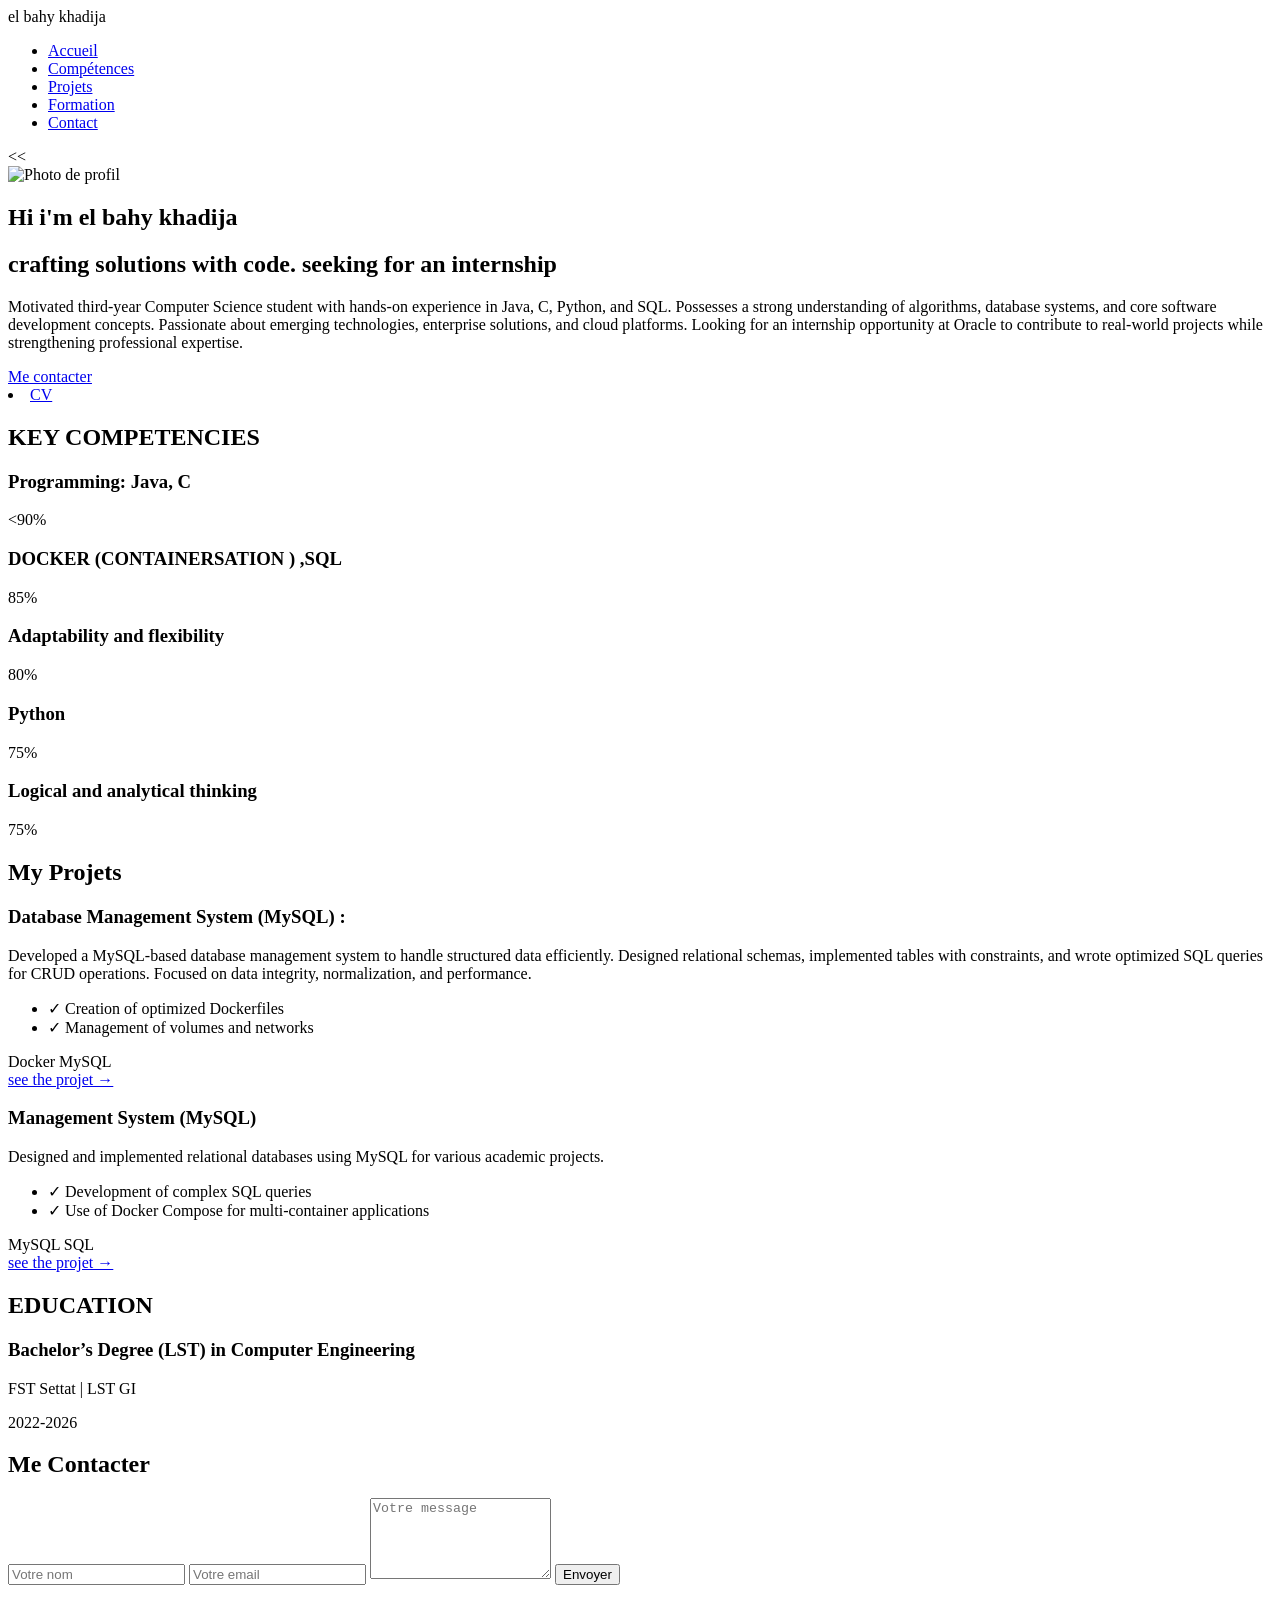
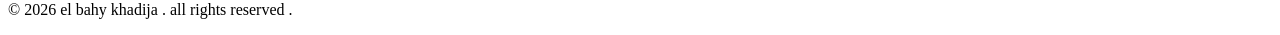
==== index.html @ 88c91d56 "upload portfolio Initial portfolio upload" ====
<!DOCTYPE html>
<html lang="en">
<head>
    <meta charset="UTF-8">
    <meta name="viewport" content="width=device-width, initial-scale=1.0">
    <link rel="stylesheet" href="css/style.css">
    <title>Document</title>
</head>
<body>
    <header>
        <nav>
               <div class="logo">el bahy khadija </div>
            <ul class = "nav-links""">
               <li><a href="index.html">Accueil</a></li>
                <li><a href="#competences">Compétences</a></li>
                <li><a href="projects.html">Projets</a></li>
                <li><a href="#formation">Formation</a></li>
                <li><a href="contact.html">Contact</a></li>
            </ul>
            <<</div>
            </nav>
    </header>



    <section id="presentation" class="presentation-section">
        <div class="hero-content">
                <img src="image/PIC.png" alt="Photo de profil" class="profile-img">
                <div class="hero-text">
                    <h1>Hi i'm  <span>el bahy khadija </span></h1>
                    <h2> crafting solutions with code. seeking for an internship </h2>
                    <p>Motivated third-year Computer Science student with hands-on experience in Java, C, Python, and SQL. Possesses a strong understanding of algorithms, database systems, and core software development concepts. Passionate about emerging technologies, enterprise solutions, and cloud platforms. Looking for an internship opportunity at Oracle to contribute to real-world projects while strengthening professional expertise.</p>
                    <a href="contact.html" class="btn">Me contacter</a>
                    <li><a href="assets/cv.pdf"" target="_blank">CV</a></li>

                </div>
            </div>
        </section>
  <!-- SECTION COMPÉTENCES -->
    <section id="competences">
        <h2>KEY COMPETENCIES</h2>
         <div class="competences-container">
            <div class="competence-item">
                <h3> Programming: Java, C </h3>
                <div class="progress-bar">
                    <div class="progress" style="width: 90%"></div>
                </div>
                <<a class="pourcentage">90%</a>
            </div>
            <div class="competence-item">
                <h3> <h3>DOCKER (CONTAINERSATION ) ,SQL </h3>

                <div class="progress-bar">
                    <div class="progress" style="width: 85%"></div>
                </div>
                <a class="pourcentage">85%</a>
            </div>
            <div class="competence-item">
                <h3>Adaptability and flexibility</h3>
                <div class="progress-bar">
                    <div class="progress" style="width: 80%"></div>
                </div>
                <span class="pourcentage">80%</span>
            </div>
            <div class="competence-item">
                <h3>Python </h3>
                <div class="progress-bar">
                    <div class="progress" style="width: 75%"></div>
                </div>
                <span class="pourcentage">75%</span>
            </div>

              <div class="competence-item">
                <h3>Logical and analytical thinking </h3>
                <div class="progress-bar">
                    <div class="progress" style="width: 75%"></div>
                </div>
                <span class="pourcentage">75%</span>
            </div>
        </div>
    </section>
       
<!-- SECTION PROJETS -->
<section id="projets">
    <h2 class="section-title">My Projets</h2>
    
    <div class="projects-container">
        <article class="card">
            <div class="card-image"></div> <div class="card-content">
                <h3>Database Management System (MySQL) :</h3>
                <p class="projet-description">
                Developed a MySQL-based database management system to handle structured data efficiently. Designed relational schemas, implemented tables with constraints, and wrote optimized SQL queries for CRUD operations. Focused on data integrity, normalization, and performance.
                </p>
                <ul class="projet-details">
                    <li>✓ Creation of optimized Dockerfiles  </li>

                    <li> ✓ Management of volumes and networks</li> 
                </ul>
                <div class="projet-tags">
                    <span>Docker</span>
                    <span>MySQL</span>
                </div>
                <a href="#" class="btn-projet">see the projet →</a>
            </div>
        </article>

        <article class="card">
            <div class="card-image"></div>
            <div class="card-content">
                <h3>Management System (MySQL)</h3>
                <p class="projet-description">
                  Designed and implemented relational databases using MySQL for various academic projects.
                </p>
                <ul class="projet-details">
                    <li>✓ Development of complex SQL queries</li>
                    <li>✓ Use of Docker Compose for multi-container applications</li>
                </ul>
                <div class="projet-tags">
                    <span>MySQL</span>
                    <span>SQL</span>
                </div>
                <a href="#" class="btn-projet">see the projet →</a>
            </div>
        </article>
    </div>
</section>

    <section id="formation">
           <h2>EDUCATION</h2>
        <div class="formation-list">
            <article class="formation-item">
                <h3>Bachelor’s Degree (LST) in Computer Engineering</h3>
                <p class="ecole">FST Settat | LST GI</p>
                <p class="annee">2022-2026</p>
            </article>
        </div>
         
    <link rel="about" href="about.html">
    </section>

    <section id="contact">
              <h2>Me Contacter</h2>
        <form class="contact-form">
            <input type="text" placeholder="Votre nom" required>
            <input type="email" placeholder="Votre email" required>
            <textarea placeholder="Votre message" rows="5" required></textarea>
            <button type="submit" class="btn-send">Envoyer</button>
        </form>
         
    <link rel="about" href="about.html">
    </section>

    <footer>   <p>&copy; 2026 el bahy khadija . all rights reserved .</p>
    </footer>
</body>
</html>
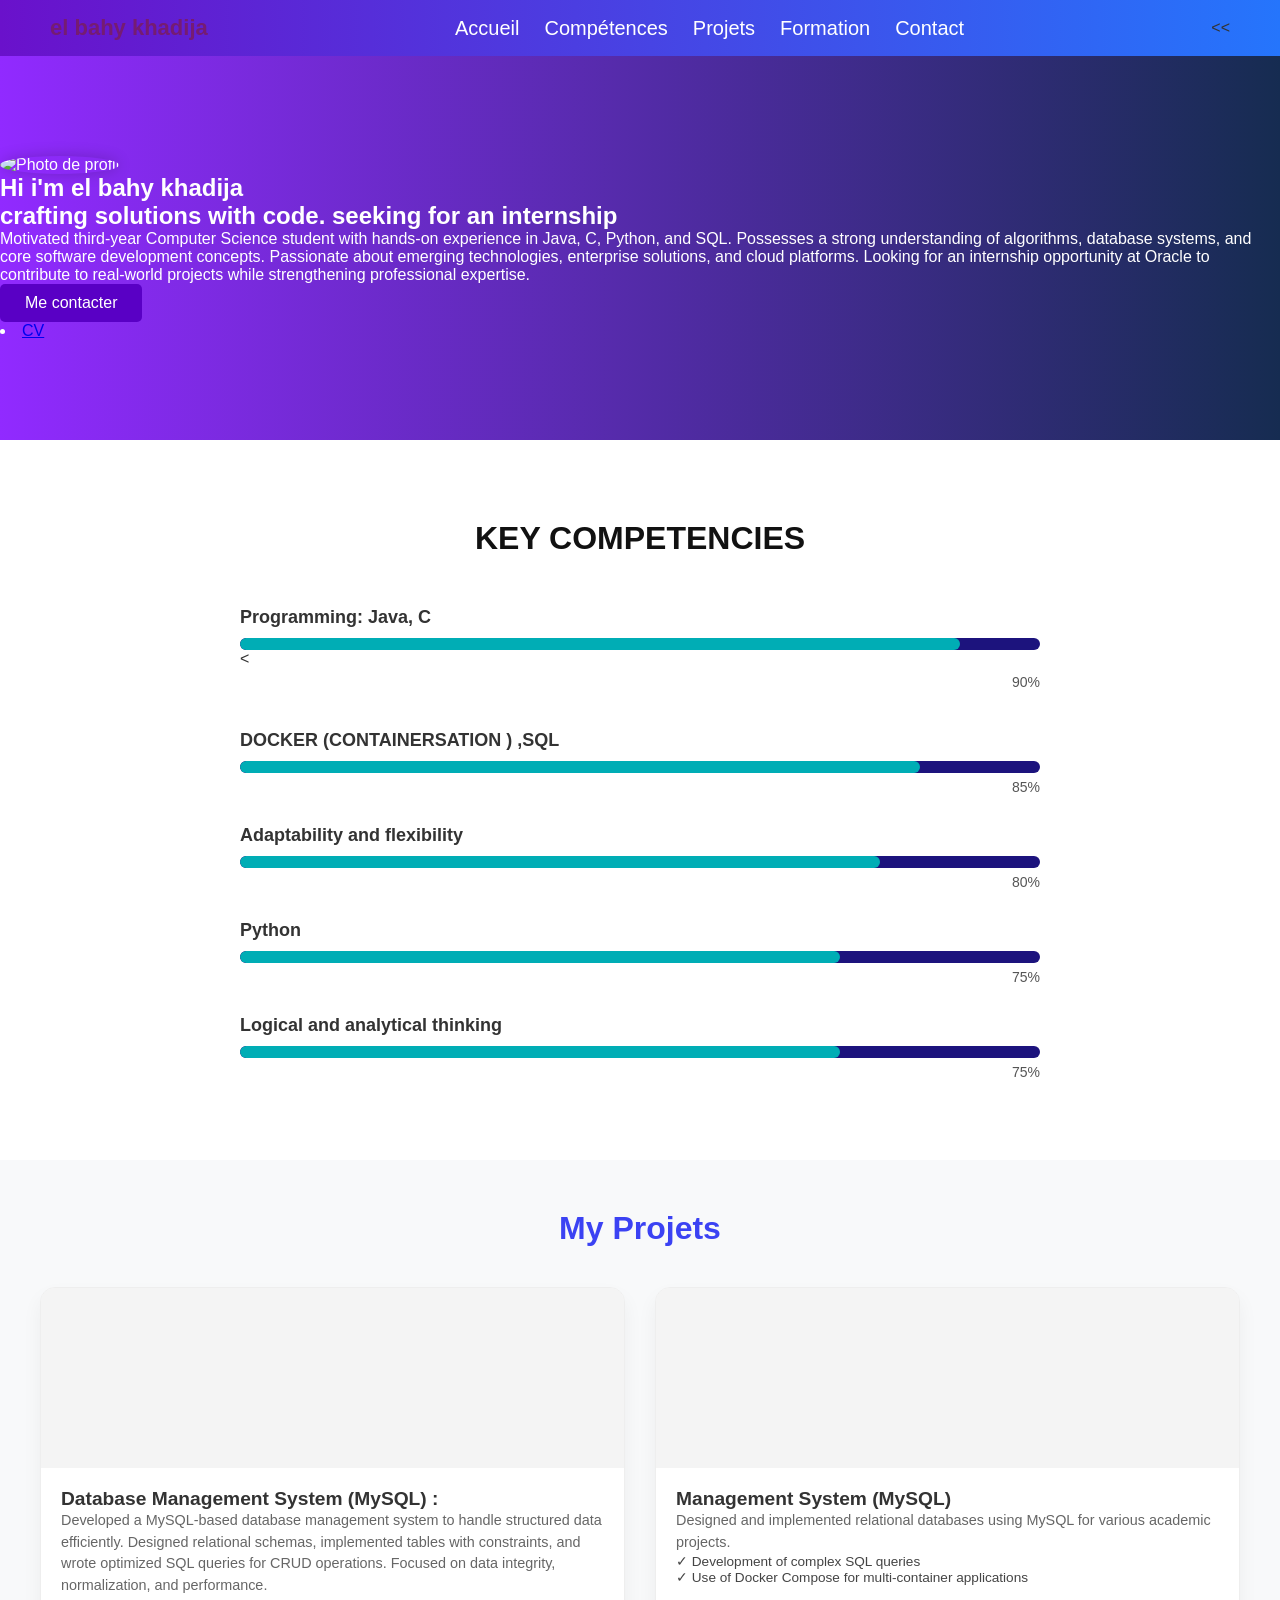
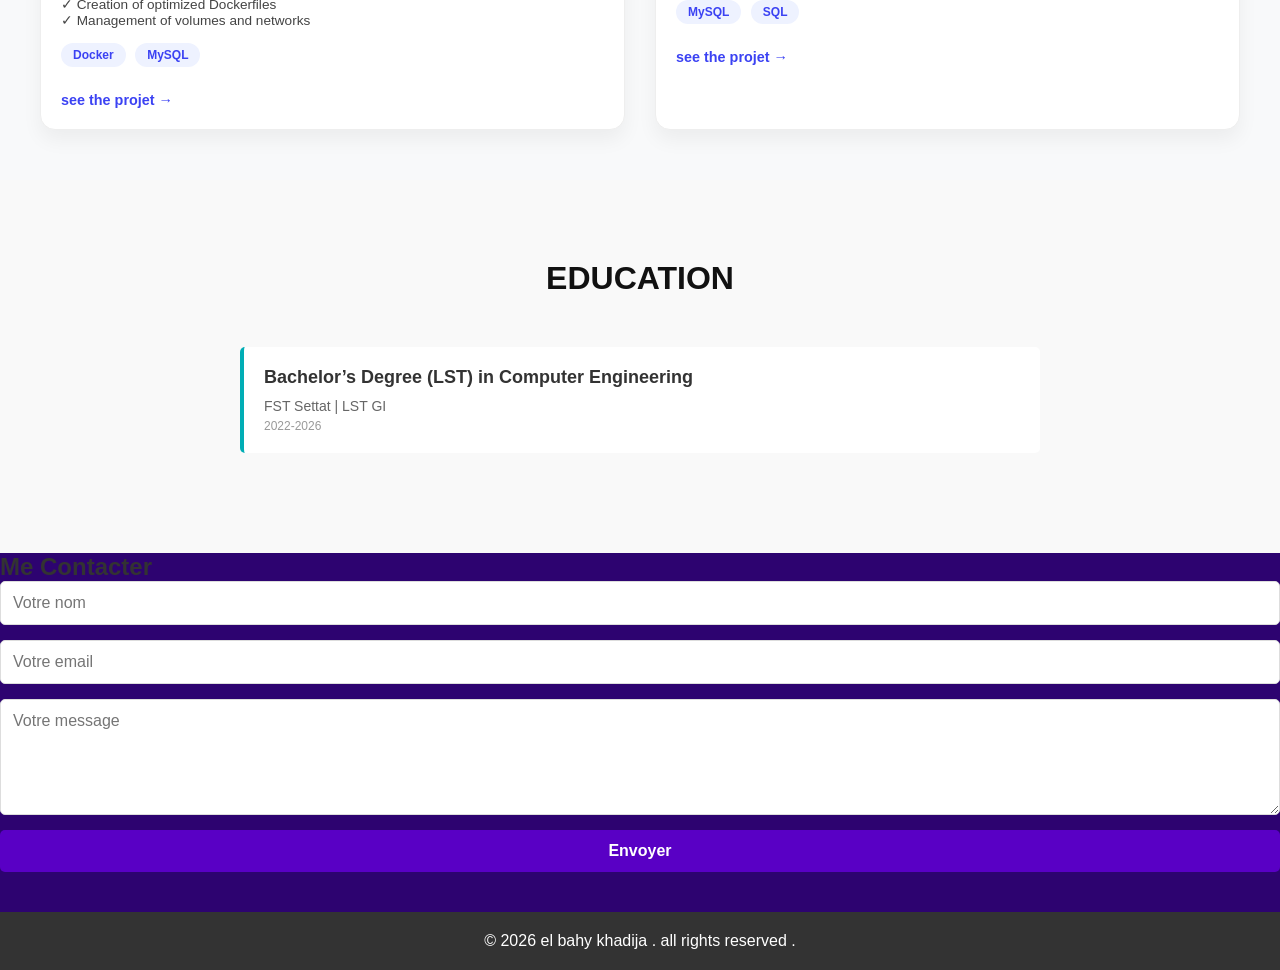
==== commit abb0ae62: "Update image source path in index.html" ====
--- a/index.html
+++ b/index.html
@@ -25,7 +25,7 @@
 
     <section id="presentation" class="presentation-section">
         <div class="hero-content">
-                <img src="image/PIC.png" alt="Photo de profil" class="profile-img">
+                <img src="assets/image/PIC.png" alt="Photo de profil" class="profile-img">
                 <div class="hero-text">
                     <h1>Hi i'm  <span>el bahy khadija </span></h1>
                     <h2> crafting solutions with code. seeking for an internship </h2>
@@ -153,4 +153,4 @@
     <footer>   <p>&copy; 2026 el bahy khadija . all rights reserved .</p>
     </footer>
 </body>
-</html>+</html>
--- a/css/style.css
+++ b/css/style.css
@@ -0,0 +1,363 @@
+* {
+  margin: 0;
+  padding: 0;
+  box-sizing: border-box;
+  font-family: Arial, sans-serif;
+  
+}
+
+/* BODY */
+body {
+  background-color: #2d0370;
+  color: #333;
+}
+
+/* HEADER + NAVBAR */
+header {
+    background: linear-gradient(to right, #6a11cb, #2575fc);
+  padding: 15px 50px;
+}
+
+ nav {
+  display: flex;
+  justify-content: space-between;
+  align-items: center;
+
+  
+}
+
+/* LOGO */
+.logo {
+  color: rgb(117, 28, 114);
+  font-size: 22px;
+  font-weight: bold;
+}
+
+/* NAV LINKS */
+.nav-links {
+  list-style: none;
+  display: flex;
+  gap: 25px;
+}
+
+.nav-links a {
+  text-decoration: none;
+  color: white;
+  font-size: 20px;
+  transition: 0.3s;
+}
+
+.nav-links a:hover {
+  color: #00adb5;
+}
+
+/* PRESENTATION SECTION */
+.presentation-section {
+ background: linear-gradient(to right, #912aff, #162c51);
+  height: auto; /* Laissez le contenu définir la hauteur */
+  padding: 100px 0;
+  color: white;
+  display: flex;
+  align-items: center;
+  justify-content: center;
+}
+
+.presentation-content {  
+  display: flex;
+  align-items: center;
+  gap: 40px;
+}
+
+/* IMAGE */
+.profile-img {
+  width: 220px;
+  border-radius: 50%;
+  box-shadow: 0 0 15px rgba(0,0,0,0.2);
+}
+
+.cv-link {
+  font-size: 70px;
+}
+/* TEXTE */
+.presentation-text h1 {
+  font-size: 30px;
+}
+
+.presentation-text span {
+  color: #047c83;
+}
+
+.presentation-text h2 {
+  margin: 10px 0;
+  font-weight: normal;
+}
+
+.presentation-text p {
+  margin: 15px 0;
+  max-width: 400px;
+}
+
+/* BOUTON */
+.btn {
+  display: inline-block;
+  padding: 10px 25px;
+  background-color: #5900c5;
+  color: white;
+  text-decoration: none;
+  border-radius: 5px;
+  transition: 0.3s;
+}
+
+.btn:hover {
+  background-color: #5900c5;
+}
+/* competences */
+#competences {
+  padding: 80px 50px;
+  background-color: #ffffff;
+
+
+}
+#competences h2 {
+  text-align: center;
+  font-size: 32px;
+  margin-bottom: 50px;
+  color: #111;
+}
+
+.competences-container {
+  max-width: 800px;
+  margin: auto;
+  display: flex;
+  flex-direction: column;
+  gap: 30px;
+}
+
+/* items */
+.competence-item h3 {
+  margin-bottom: 10px;
+  font-size: 18px;
+  font-weight: 600;
+}
+
+/* BARRE */
+.progress-bar {
+  background-color: #150c79f7;
+  border-radius: 10px;
+  overflow: hidden;
+  height: 12px;
+}
+
+/* PROGRESSION */
+.progress {
+  height: 100%;
+  background-color: #00adb5;
+  border-radius: 10px;
+  transition: width 1s ease-in-out;
+}
+
+/* POURCENTAGE */
+.pourcentage {
+  display: block;
+  margin-top: 6px;
+  font-size: 14px;
+  color: #555;
+  text-align: right;  
+}
+/* projets */
+/* Style de la section */
+#projets {
+    padding: 50px 20px;
+    background-color: #f8f9fa; /* Fond gris très clair */
+    font-family: 'Segoe UI', sans-serif;
+}
+
+.section-title {
+    text-align: center;
+    color: #3b42f3; /* Bleu comme sur ton image */
+    margin-bottom: 40px;
+    font-size: 2rem;
+}
+
+/* La grille pour aligner les cartes */
+.projects-container {
+    display: grid;
+    grid-template-columns: repeat(auto-fit, minmax(300px, 1fr)); /* 3 colonnes auto */
+    gap: 30px;
+    max-width: 1200px;
+    margin: 0 auto;
+}
+
+/* Style de la Carte */
+.card {
+    background: #fff;
+    border-radius: 15px;
+    overflow: hidden;
+    box-shadow: 0 10px 20px rgba(0,0,0,0.05); /* Ombre légère */
+    border: 1px solid #eee;
+    transition: transform 0.3s ease;
+}
+
+.card:hover {
+    transform: translateY(-10px); /* Effet au survol */
+}
+
+/* Zone pour l'image (grise par défaut) */
+.card-image {
+    height: 180px;
+    background-color: #f4f4f4; /* Simule l'image vide de ta capture */
+}
+
+.card-content {
+    padding: 20px;
+}
+
+.card-content h3 {
+    margin-top: 0;
+    font-size: 1.2rem;
+    color: #333;
+}
+
+.projet-description {
+    font-size: 0.9rem;
+    color: #666;
+    line-height: 1.5;
+}
+
+.projet-details {
+    list-style: none;
+    padding: 0;
+    font-size: 0.85rem;
+    color: #444;
+}
+
+/* Tags (badges bleus) */
+.projet-tags {
+    margin: 15px 0;
+}
+
+.projet-tags span {
+    background: #eef2ff;
+    color: #3b42f3;
+    padding: 5px 12px;
+    border-radius: 20px;
+    font-size: 0.75rem;
+    font-weight: bold;
+    margin-right: 5px;
+    display: inline-block;
+}
+
+/* Lien "Voir le projet" */
+.btn-projet {
+    display: inline-block;
+    text-decoration: none;
+    color: #3b42f3;
+    font-weight: bold;
+    font-size: 0.9rem;
+    margin-top: 10px;
+}
+/* CONTACT */
+.contact {
+ background-color: #188e36;
+    padding: 4rem 2rem;
+    color: var(--color-white);
+}
+
+.contact {
+    max-width: 600px;
+    margin: 0 auto;
+}  
+ 
+
+/* SECTION FORMATION */
+#formation {
+  padding: 80px 50px;
+  background-color: #f9f9f9;
+}
+
+#formation h2 {
+  text-align: center;
+  font-size: 32px;
+  margin-bottom: 50px;
+  color: #111;
+}
+
+.formation-list {
+  max-width: 800px;
+  margin: auto;
+}
+
+.formation-item {
+  background-color: white;
+  padding: 20px;
+  border-left: 4px solid #00adb5;
+  margin-bottom: 20px;
+  border-radius: 5px;
+}
+
+.formation-item h3 {
+  margin-bottom: 10px;
+  font-size: 18px;
+  font-weight: 600;
+}
+
+.formation-item .ecole {
+  color: #666;
+  font-size: 14px;
+}
+
+.formation-item .annee {
+  color: #999;
+  font-size: 12px;
+  margin-top: 5px;
+}
+
+/* FORMULAIRE CONTACT */
+.contact-form {
+  display: flex;
+  flex-direction: column;
+  gap: 15px;
+}
+
+.contact-form input,
+.contact-form textarea {
+  padding: 12px;
+  border: 1px solid #ddd;
+  border-radius: 5px;
+  font-size: 16px;
+  font-family: Arial, sans-serif;
+}
+
+.contact-form input:focus,
+.contact-form textarea:focus {
+  outline: none;
+  border-color: #00adb5;
+  box-shadow: 0 0 5px rgba(6, 218, 229, 0.922);
+}
+
+.btn-send {
+  padding: 12px 30px;
+  background-color: #5900c5;
+  color: white;
+  border: none;
+  border-radius: 5px;
+  font-size: 16px;
+  font-weight: bold;
+  cursor: pointer;
+  transition: 0.3s;
+}
+
+.btn-send:hover {
+  background-color: #6a11cb;
+  transform: scale(1.02);
+}
+
+/* FOOTER */
+footer {
+  background-color: #333333;
+  color: white;
+  text-align: center;
+  padding: 20px;
+  margin-top: 40px;
+}
+
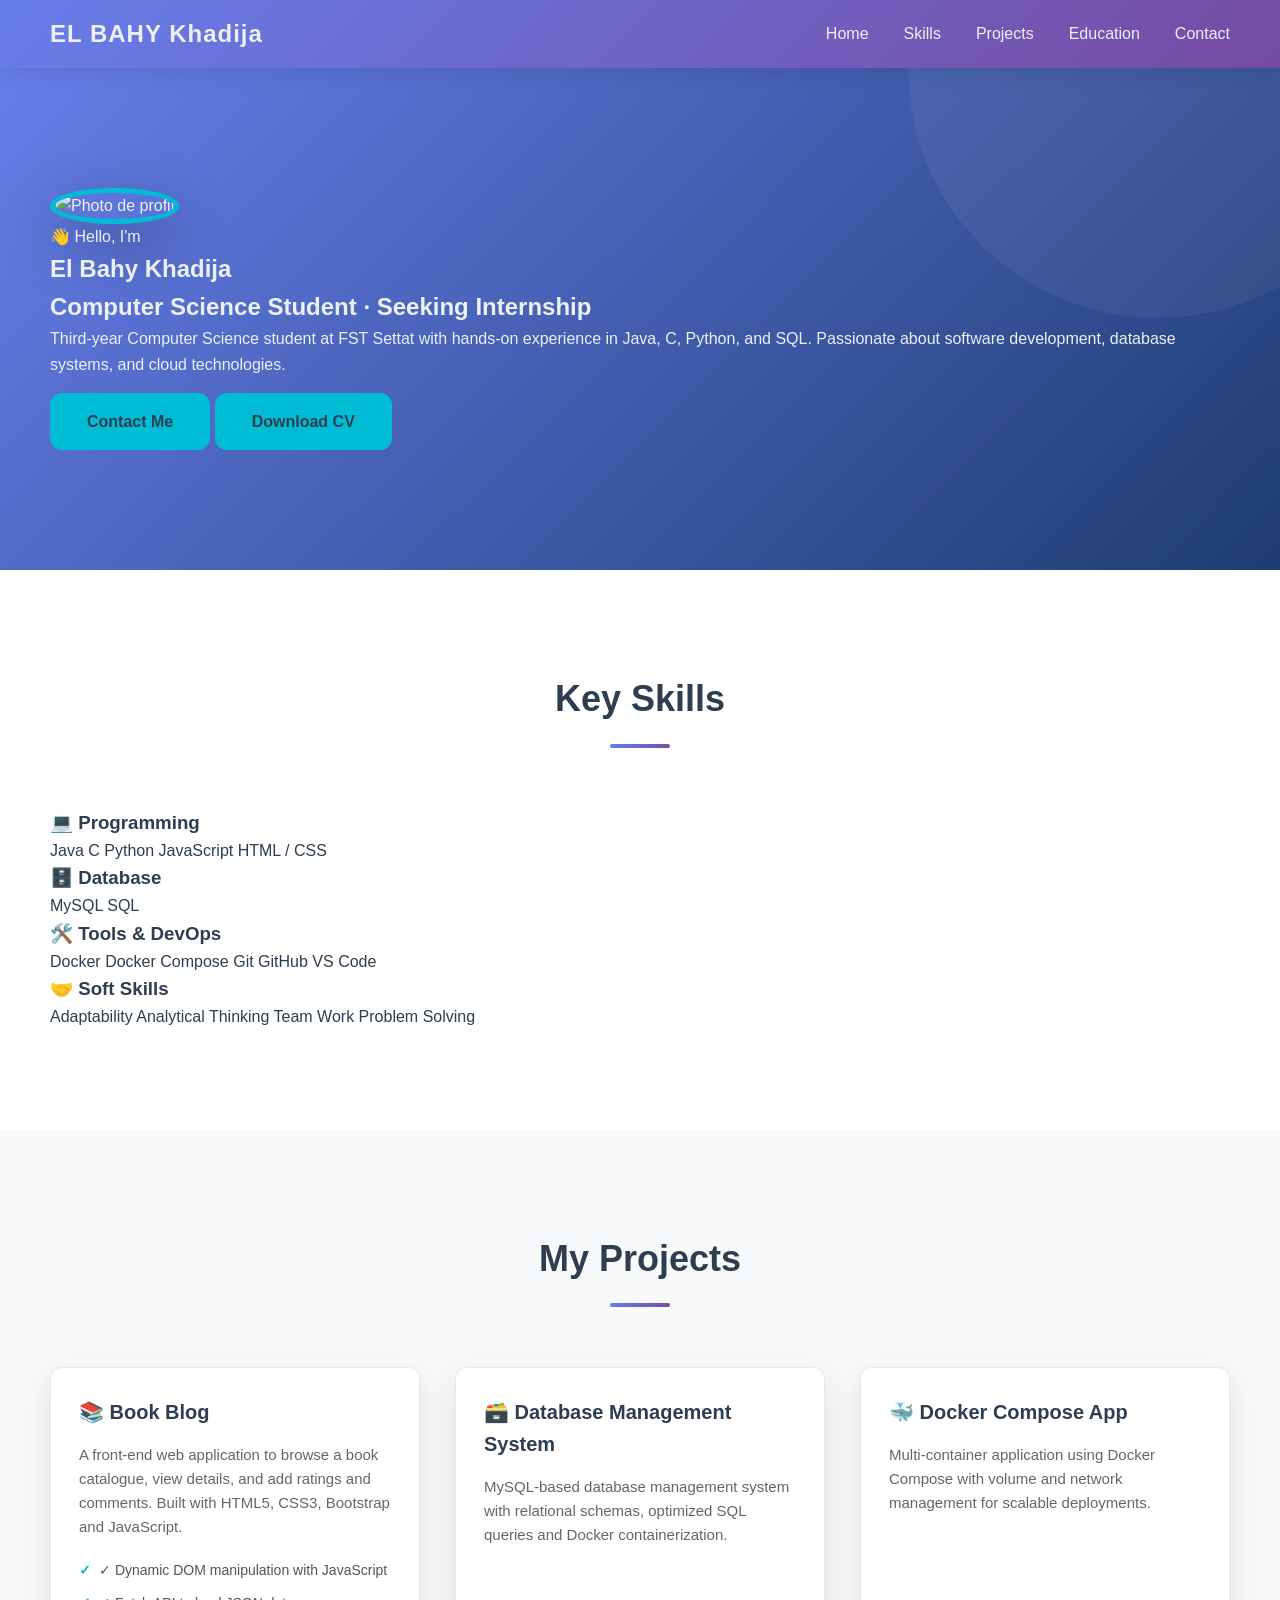
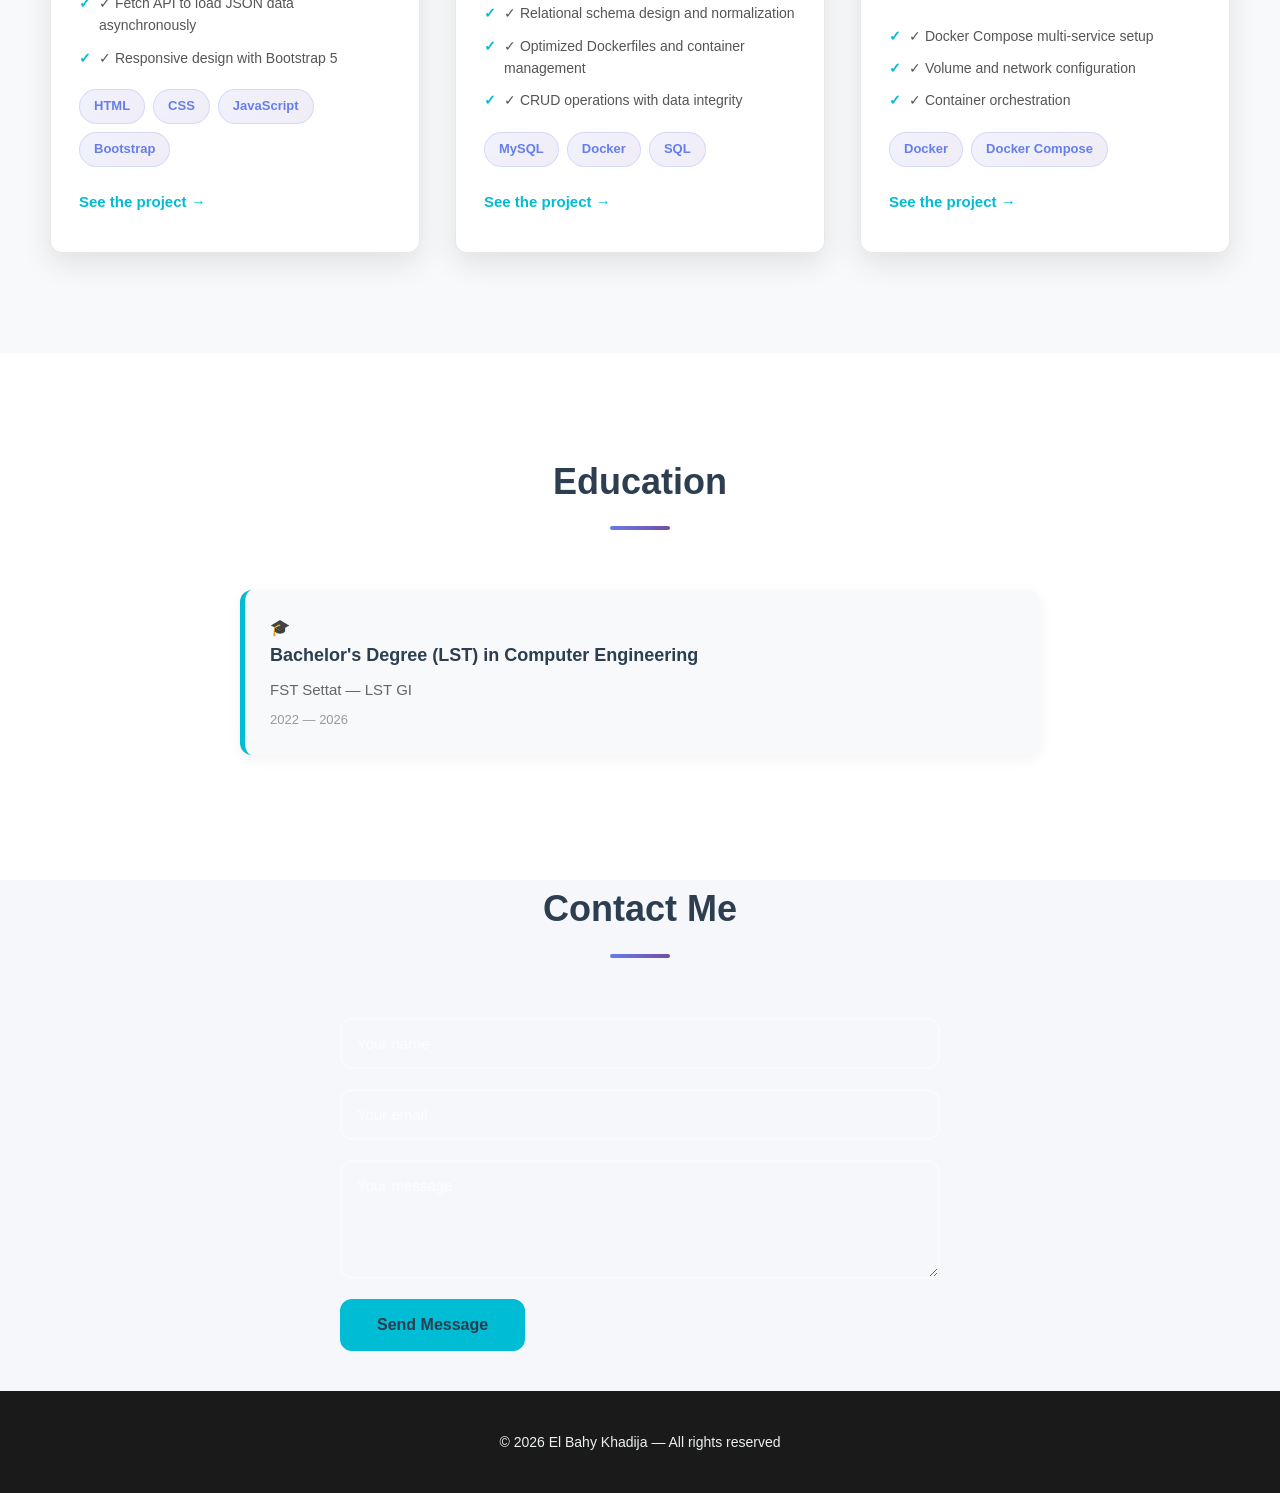
==== commit 45017b8e: "Update index.html" ====
--- a/index.html
+++ b/index.html
@@ -3,154 +3,206 @@
 <head>
     <meta charset="UTF-8">
     <meta name="viewport" content="width=device-width, initial-scale=1.0">
+    <title>El Bahy Khadija — Portfolio</title>
     <link rel="stylesheet" href="css/style.css">
-    <title>Document</title>
+    <link href="https://fonts.googleapis.com/css2?family=Playfair+Display:wght@700&family=Poppins:wght@300;400;600&display=swap" rel="stylesheet">
 </head>
 <body>
+
+    <!-- NAVBAR -->
     <header>
         <nav>
-               <div class="logo">el bahy khadija </div>
-            <ul class = "nav-links""">
-               <li><a href="index.html">Accueil</a></li>
-                <li><a href="#competences">Compétences</a></li>
-                <li><a href="projects.html">Projets</a></li>
-                <li><a href="#formation">Formation</a></li>
-                <li><a href="contact.html">Contact</a></li>
+            <div class="logo">EL BAHY <span>Khadija</span></div>
+            <ul class="nav-links">
+                <li><a href="index.html">Home</a></li>
+                <li><a href="#competences">Skills</a></li>
+                <li><a href="#projets">Projects</a></li>
+                <li><a href="#formation">Education</a></li>
+                <li><a href="#contact">Contact</a></li>
             </ul>
-            <<</div>
-            </nav>
+        </nav>
     </header>
 
-
-
+    <!-- HERO -->
     <section id="presentation" class="presentation-section">
         <div class="hero-content">
-                <img src="assets/image/PIC.png" alt="Photo de profil" class="profile-img">
-                <div class="hero-text">
-                    <h1>Hi i'm  <span>el bahy khadija </span></h1>
-                    <h2> crafting solutions with code. seeking for an internship </h2>
-                    <p>Motivated third-year Computer Science student with hands-on experience in Java, C, Python, and SQL. Possesses a strong understanding of algorithms, database systems, and core software development concepts. Passionate about emerging technologies, enterprise solutions, and cloud platforms. Looking for an internship opportunity at Oracle to contribute to real-world projects while strengthening professional expertise.</p>
-                    <a href="contact.html" class="btn">Me contacter</a>
-                    <li><a href="assets/cv.pdf"" target="_blank">CV</a></li>
-
-                </div>
-            </div>
-        </section>
-  <!-- SECTION COMPÉTENCES -->
+            <img src="image/PIC.jpg" alt="Photo de profil" class="profile-img">
+            <div class="hero-text">
+                <p class="hero-greeting">👋 Hello, I'm</p>
+                <h1>El Bahy <span>Khadija</span></h1>
+                <h2>Computer Science Student · Seeking Internship</h2>
+                <p>
+                    Third-year Computer Science student at FST Settat with hands-on experience in
+                    Java, C, Python, and SQL. Passionate about software development, database systems,
+                    and cloud technologies.
+                </p>
+                <div class="hero-buttons">
+                    <a href="#contact" class="btn">Contact Me</a>
+                    <a href="assets/cv.pdf" target="_blank" class="btn btn-outline">Download CV</a>
+                </div>
+            </div>
+        </div>
+    </section>
+
+    <!-- SKILLS -->
     <section id="competences">
-        <h2>KEY COMPETENCIES</h2>
-         <div class="competences-container">
-            <div class="competence-item">
-                <h3> Programming: Java, C </h3>
-                <div class="progress-bar">
-                    <div class="progress" style="width: 90%"></div>
-                </div>
-                <<a class="pourcentage">90%</a>
-            </div>
-            <div class="competence-item">
-                <h3> <h3>DOCKER (CONTAINERSATION ) ,SQL </h3>
-
-                <div class="progress-bar">
-                    <div class="progress" style="width: 85%"></div>
-                </div>
-                <a class="pourcentage">85%</a>
-            </div>
-            <div class="competence-item">
-                <h3>Adaptability and flexibility</h3>
-                <div class="progress-bar">
-                    <div class="progress" style="width: 80%"></div>
-                </div>
-                <span class="pourcentage">80%</span>
-            </div>
-            <div class="competence-item">
-                <h3>Python </h3>
-                <div class="progress-bar">
-                    <div class="progress" style="width: 75%"></div>
-                </div>
-                <span class="pourcentage">75%</span>
-            </div>
-
-              <div class="competence-item">
-                <h3>Logical and analytical thinking </h3>
-                <div class="progress-bar">
-                    <div class="progress" style="width: 75%"></div>
-                </div>
-                <span class="pourcentage">75%</span>
-            </div>
-        </div>
-    </section>
-       
-<!-- SECTION PROJETS -->
-<section id="projets">
-    <h2 class="section-title">My Projets</h2>
-    
-    <div class="projects-container">
-        <article class="card">
-            <div class="card-image"></div> <div class="card-content">
-                <h3>Database Management System (MySQL) :</h3>
-                <p class="projet-description">
-                Developed a MySQL-based database management system to handle structured data efficiently. Designed relational schemas, implemented tables with constraints, and wrote optimized SQL queries for CRUD operations. Focused on data integrity, normalization, and performance.
-                </p>
-                <ul class="projet-details">
-                    <li>✓ Creation of optimized Dockerfiles  </li>
-
-                    <li> ✓ Management of volumes and networks</li> 
-                </ul>
-                <div class="projet-tags">
-                    <span>Docker</span>
-                    <span>MySQL</span>
-                </div>
-                <a href="#" class="btn-projet">see the projet →</a>
-            </div>
-        </article>
-
-        <article class="card">
-            <div class="card-image"></div>
-            <div class="card-content">
-                <h3>Management System (MySQL)</h3>
-                <p class="projet-description">
-                  Designed and implemented relational databases using MySQL for various academic projects.
-                </p>
-                <ul class="projet-details">
-                    <li>✓ Development of complex SQL queries</li>
-                    <li>✓ Use of Docker Compose for multi-container applications</li>
-                </ul>
-                <div class="projet-tags">
+        <h2 class="section-title">Key Skills</h2>
+        <div class="skills-grid">
+
+            <div class="skill-category">
+                <h3>💻 Programming</h3>
+                <div class="tags">
+                    <span>Java</span>
+                    <span>C</span>
+                    <span>Python</span>
+                    <span>JavaScript</span>
+                    <span>HTML / CSS</span>
+                </div>
+            </div>
+
+            <div class="skill-category">
+                <h3>🗄️ Database</h3>
+                <div class="tags">
                     <span>MySQL</span>
                     <span>SQL</span>
                 </div>
-                <a href="#" class="btn-projet">see the projet →</a>
-            </div>
-        </article>
-    </div>
-</section>
-
+            </div>
+
+            <div class="skill-category">
+                <h3>🛠️ Tools & DevOps</h3>
+                <div class="tags">
+                    <span>Docker</span>
+                    <span>Docker Compose</span>
+                    <span>Git</span>
+                    <span>GitHub</span>
+                    <span>VS Code</span>
+                </div>
+            </div>
+
+            <div class="skill-category">
+                <h3>🤝 Soft Skills</h3>
+                <div class="tags">
+                    <span>Adaptability</span>
+                    <span>Analytical Thinking</span>
+                    <span>Team Work</span>
+                    <span>Problem Solving</span>
+                </div>
+            </div>
+
+        </div>
+    </section>
+
+    <!-- PROJECTS -->
+    <section id="projets">
+        <h2 class="section-title">My Projects</h2>
+        <div class="projects-container">
+
+            <!-- Projet 1 -->
+            <article class="card">
+                <div class="card-color card-color-1"></div>
+                <div class="card-content">
+                    <h3>📚 Book Blog</h3>
+                    <p class="projet-description">
+                        A front-end web application to browse a book catalogue, view details,
+                        and add ratings and comments. Built with HTML5, CSS3, Bootstrap and JavaScript.
+                    </p>
+                    <ul class="projet-details">
+                        <li>✓ Dynamic DOM manipulation with JavaScript</li>
+                        <li>✓ Fetch API to load JSON data asynchronously</li>
+                        <li>✓ Responsive design with Bootstrap 5</li>
+                    </ul>
+                    <div class="projet-tags">
+                        <span>HTML</span>
+                        <span>CSS</span>
+                        <span>JavaScript</span>
+                        <span>Bootstrap</span>
+                    </div>
+                    <a href="https://elbahyk6.github.io/book-site/" target="_blank" class="btn-projet">See the project →</a>
+                </div>
+            </article>
+
+            <!-- Projet 2 -->
+            <article class="card">
+                <div class="card-color card-color-2"></div>
+                <div class="card-content">
+                    <h3>🗃️ Database Management System</h3>
+                    <p class="projet-description">
+                        MySQL-based database management system with relational schemas,
+                        optimized SQL queries and Docker containerization.
+                    </p>
+                    <ul class="projet-details">
+                        <li>✓ Relational schema design and normalization</li>
+                        <li>✓ Optimized Dockerfiles and container management</li>
+                        <li>✓ CRUD operations with data integrity</li>
+                    </ul>
+                    <div class="projet-tags">
+                        <span>MySQL</span>
+                        <span>Docker</span>
+                        <span>SQL</span>
+                    </div>
+                    <a href="#" class="btn-projet">See the project →</a>
+                </div>
+            </article>
+
+            <!-- Projet 3 -->
+            <article class="card">
+                <div class="card-color card-color-3"></div>
+                <div class="card-content">
+                    <h3>🐳 Docker Compose App</h3>
+                    <p class="projet-description">
+                        Multi-container application using Docker Compose with volume
+                        and network management for scalable deployments.
+                    </p>
+                    <ul class="projet-details">
+                        <li>✓ Docker Compose multi-service setup</li>
+                        <li>✓ Volume and network configuration</li>
+                        <li>✓ Container orchestration</li>
+                    </ul>
+                    <div class="projet-tags">
+                        <span>Docker</span>
+                        <span>Docker Compose</span>
+                    </div>
+                    <a href="#" class="btn-projet">See the project →</a>
+                </div>
+            </article>
+
+        </div>
+    </section>
+
+    <!-- EDUCATION -->
     <section id="formation">
-           <h2>EDUCATION</h2>
+        <h2 class="section-title">Education</h2>
         <div class="formation-list">
             <article class="formation-item">
-                <h3>Bachelor’s Degree (LST) in Computer Engineering</h3>
-                <p class="ecole">FST Settat | LST GI</p>
-                <p class="annee">2022-2026</p>
-            </article>
-        </div>
-         
-    <link rel="about" href="about.html">
-    </section>
-
+                <div class="formation-left">
+                    <span class="formation-icon">🎓</span>
+                </div>
+                <div class="formation-right">
+                    <h3>Bachelor's Degree (LST) in Computer Engineering</h3>
+                    <p class="ecole">FST Settat — LST GI</p>
+                    <p class="annee">2022 — 2026</p>
+                </div>
+            </article>
+        </div>
+    </section>
+
+    <!-- CONTACT -->
     <section id="contact">
-              <h2>Me Contacter</h2>
-        <form class="contact-form">
-            <input type="text" placeholder="Votre nom" required>
-            <input type="email" placeholder="Votre email" required>
-            <textarea placeholder="Votre message" rows="5" required></textarea>
-            <button type="submit" class="btn-send">Envoyer</button>
-        </form>
-         
-    <link rel="about" href="about.html">
-    </section>
-
-    <footer>   <p>&copy; 2026 el bahy khadija . all rights reserved .</p>
+        <h2 class="section-title">Contact Me</h2>
+        <div class="contact-wrapper">
+            <form class="contact-form">
+                <input type="text" placeholder="Your name" required>
+                <input type="email" placeholder="Your email" required>
+                <textarea placeholder="Your message" rows="5" required></textarea>
+                <button type="submit" class="btn-send">Send Message</button>
+            </form>
+        </div>
+    </section>
+
+    <!-- FOOTER -->
+    <footer>
+        <p>© 2026 El Bahy Khadija — All rights reserved</p>
     </footer>
+
 </body>
 </html>
--- a/css/style.css
+++ b/css/style.css
@@ -2,362 +2,678 @@
   margin: 0;
   padding: 0;
   box-sizing: border-box;
-  font-family: Arial, sans-serif;
-  
+}
+
+/* ROOT VARIABLES FOR CONSISTENCY */
+:root {
+  --primary-gradient: linear-gradient(135deg, #667eea 0%, #764ba2 100%);
+  --secondary-gradient: linear-gradient(135deg, #667eea 0%, #1e3c72 100%);
+  --accent-color: #00bcd4;
+  --text-dark: #2c3e50;
+  --text-light: #ecf0f1;
+  --bg-light: #f8f9fa;
+  --bg-white: #ffffff;
+  --border-radius: 12px;
+  --box-shadow: 0 10px 30px rgba(0, 0, 0, 0.1);
+  --transition: all 0.3s cubic-bezier(0.4, 0, 0.2, 1);
 }
 
 /* BODY */
 body {
-  background-color: #2d0370;
-  color: #333;
-}
-
-/* HEADER + NAVBAR */
+  background-color: #f5f7fa;
+  color: var(--text-dark);
+  font-family: 'Segoe UI', Tahoma, Geneva, Verdana, sans-serif;
+  line-height: 1.6;
+}
+
+/* ===== HEADER + NAVBAR ===== */
 header {
-    background: linear-gradient(to right, #6a11cb, #2575fc);
+  background: var(--primary-gradient);
   padding: 15px 50px;
-}
-
- nav {
+  box-shadow: 0 4px 20px rgba(0, 0, 0, 0.1);
+  position: sticky;
+  top: 0;
+  z-index: 1000;
+}
+
+nav {
   display: flex;
   justify-content: space-between;
   align-items: center;
-
-  
+  max-width: 1200px;
+  margin: 0 auto;
 }
 
 /* LOGO */
 .logo {
-  color: rgb(117, 28, 114);
-  font-size: 22px;
-  font-weight: bold;
+  color: var(--text-light);
+  font-size: 24px;
+  font-weight: 700;
+  letter-spacing: 1px;
 }
 
 /* NAV LINKS */
 .nav-links {
   list-style: none;
   display: flex;
-  gap: 25px;
+  gap: 35px;
 }
 
 .nav-links a {
   text-decoration: none;
-  color: white;
-  font-size: 20px;
-  transition: 0.3s;
+  color: var(--text-light);
+  font-size: 16px;
+  font-weight: 500;
+  transition: var(--transition);
+  position: relative;
+}
+
+.nav-links a::after {
+  content: '';
+  position: absolute;
+  bottom: -5px;
+  left: 0;
+  width: 0;
+  height: 2px;
+  background: var(--accent-color);
+  transition: var(--transition);
+}
+
+.nav-links a:hover::after {
+  width: 100%;
 }
 
 .nav-links a:hover {
-  color: #00adb5;
-}
-
-/* PRESENTATION SECTION */
+  color: var(--accent-color);
+}
+
+/* ===== PRESENTATION SECTION ===== */
 .presentation-section {
- background: linear-gradient(to right, #912aff, #162c51);
-  height: auto; /* Laissez le contenu définir la hauteur */
-  padding: 100px 0;
-  color: white;
+  background: var(--secondary-gradient);
+  padding: 120px 50px;
+  color: var(--text-light);
   display: flex;
   align-items: center;
   justify-content: center;
-}
-
-.presentation-content {  
+  min-height: 500px;
+  position: relative;
+  overflow: hidden;
+}
+
+.presentation-section::before {
+  content: '';
+  position: absolute;
+  top: -50%;
+  right: -10%;
+  width: 500px;
+  height: 500px;
+  background: rgba(255, 255, 255, 0.05);
+  border-radius: 50%;
+}
+
+.presentation-content {
   display: flex;
   align-items: center;
-  gap: 40px;
-}
-
-/* IMAGE */
+  gap: 60px;
+  max-width: 1200px;
+  position: relative;
+  z-index: 1;
+  flex-wrap: wrap;
+}
+
+/* PROFILE IMAGE */
 .profile-img {
-  width: 220px;
+  width: 250px;
+  height: 250px;
   border-radius: 50%;
-  box-shadow: 0 0 15px rgba(0,0,0,0.2);
-}
-
+  box-shadow: 0 20px 60px rgba(0, 0, 0, 0.3);
+  border: 5px solid var(--accent-color);
+  object-fit: cover;
+  animation: float 3s ease-in-out infinite;
+}
+
+@keyframes float {
+  0%, 100% {
+    transform: translateY(0px);
+  }
+  50% {
+    transform: translateY(-20px);
+  }
+}
+
+/* PRESENTATION TEXT */
+.presentation-text {
+  flex: 1;
+  min-width: 300px;
+}
+
+.presentation-text h1 {
+  font-size: 48px;
+  font-weight: 700;
+  margin-bottom: 10px;
+  line-height: 1.2;
+}
+
+.presentation-text h2 {
+  font-size: 24px;
+  font-weight: 400;
+  color: var(--accent-color);
+  margin-bottom: 25px;
+}
+
+.presentation-text p {
+  font-size: 16px;
+  margin-bottom: 20px;
+  line-height: 1.8;
+  opacity: 0.95;
+}
+
+/* CV LINK */
 .cv-link {
-  font-size: 70px;
-}
-/* TEXTE */
-.presentation-text h1 {
-  font-size: 30px;
-}
-
-.presentation-text span {
-  color: #047c83;
-}
-
-.presentation-text h2 {
-  margin: 10px 0;
-  font-weight: normal;
-}
-
-.presentation-text p {
-  margin: 15px 0;
-  max-width: 400px;
-}
-
-/* BOUTON */
+  font-size: 60px;
+  margin-top: 20px;
+  display: inline-block;
+  animation: pulse 2s ease-in-out infinite;
+}
+
+@keyframes pulse {
+  0%, 100% {
+    opacity: 1;
+  }
+  50% {
+    opacity: 0.7;
+  }
+}
+
+/* ===== BUTTONS ===== */
 .btn {
   display: inline-block;
-  padding: 10px 25px;
-  background-color: #5900c5;
-  color: white;
+  padding: 14px 35px;
+  background-color: var(--accent-color);
+  color: var(--text-dark);
   text-decoration: none;
-  border-radius: 5px;
-  transition: 0.3s;
+  border-radius: var(--border-radius);
+  font-weight: 600;
+  transition: var(--transition);
+  border: 2px solid var(--accent-color);
+  cursor: pointer;
+  margin-top: 15px;
 }
 
 .btn:hover {
-  background-color: #5900c5;
-}
-/* competences */
+  background-color: transparent;
+  color: var(--accent-color);
+  transform: translateY(-2px);
+  box-shadow: 0 10px 25px rgba(0, 188, 212, 0.3);
+}
+
+/* ===== COMPETENCES SECTION ===== */
 #competences {
-  padding: 80px 50px;
-  background-color: #ffffff;
-
-
-}
+  padding: 100px 50px;
+  background-color: var(--bg-white);
+}
+
 #competences h2 {
   text-align: center;
-  font-size: 32px;
-  margin-bottom: 50px;
-  color: #111;
+  font-size: 36px;
+  font-weight: 700;
+  margin-bottom: 60px;
+  color: var(--text-dark);
+  position: relative;
+  padding-bottom: 20px;
+}
+
+#competences h2::after {
+  content: '';
+  position: absolute;
+  bottom: 0;
+  left: 50%;
+  transform: translateX(-50%);
+  width: 60px;
+  height: 4px;
+  background: var(--primary-gradient);
+  border-radius: 2px;
 }
 
 .competences-container {
-  max-width: 800px;
-  margin: auto;
+  max-width: 900px;
+  margin: 0 auto;
   display: flex;
   flex-direction: column;
-  gap: 30px;
-}
-
-/* items */
+  gap: 35px;
+}
+
 .competence-item h3 {
-  margin-bottom: 10px;
+  margin-bottom: 12px;
   font-size: 18px;
   font-weight: 600;
-}
-
-/* BARRE */
+  color: var(--text-dark);
+}
+
+/* PROGRESS BAR */
 .progress-bar {
-  background-color: #150c79f7;
+  background-color: #e0e0e0;
   border-radius: 10px;
   overflow: hidden;
-  height: 12px;
-}
-
-/* PROGRESSION */
+  height: 10px;
+  position: relative;
+}
+
 .progress {
   height: 100%;
-  background-color: #00adb5;
+  background: var(--primary-gradient);
   border-radius: 10px;
-  transition: width 1s ease-in-out;
-}
-
-/* POURCENTAGE */
+  transition: width 1.5s cubic-bezier(0.4, 0, 0.2, 1);
+  position: relative;
+}
+
+.progress::after {
+  content: '';
+  position: absolute;
+  top: 0;
+  left: 0;
+  bottom: 0;
+  right: 0;
+  background: linear-gradient(90deg, transparent, rgba(255, 255, 255, 0.3), transparent);
+  animation: shimmer 2s infinite;
+}
+
+@keyframes shimmer {
+  0% {
+    transform: translateX(-100%);
+  }
+  100% {
+    transform: translateX(100%);
+  }
+}
+
 .pourcentage {
   display: block;
-  margin-top: 6px;
+  margin-top: 8px;
+  font-size: 14px;
+  font-weight: 600;
+  color: var(--text-dark);
+  text-align: right;
+}
+
+/* ===== PROJECTS SECTION ===== */
+#projets {
+  padding: 100px 50px;
+  background-color: var(--bg-light);
+}
+
+.section-title {
+  text-align: center;
+  color: var(--text-dark);
+  margin-bottom: 60px;
+  font-size: 36px;
+  font-weight: 700;
+  position: relative;
+  padding-bottom: 20px;
+}
+
+.section-title::after {
+  content: '';
+  position: absolute;
+  bottom: 0;
+  left: 50%;
+  transform: translateX(-50%);
+  width: 60px;
+  height: 4px;
+  background: var(--primary-gradient);
+  border-radius: 2px;
+}
+
+.projects-container {
+  display: grid;
+  grid-template-columns: repeat(auto-fit, minmax(320px, 1fr));
+  gap: 35px;
+  max-width: 1200px;
+  margin: 0 auto;
+}
+
+/* CARD STYLING */
+.card {
+  background: var(--bg-white);
+  border-radius: var(--border-radius);
+  overflow: hidden;
+  box-shadow: var(--box-shadow);
+  border: 1px solid #e8e8e8;
+  transition: var(--transition);
+  display: flex;
+  flex-direction: column;
+}
+
+.card:hover {
+  transform: translateY(-12px);
+  box-shadow: 0 20px 40px rgba(0, 0, 0, 0.15);
+}
+
+.card-image {
+  height: 200px;
+  background: linear-gradient(135deg, #667eea 0%, #764ba2 100%);
+  position: relative;
+  overflow: hidden;
+  display: flex;
+  align-items: center;
+  justify-content: center;
+  color: rgba(255, 255, 255, 0.3);
+  font-size: 14px;
+}
+
+.card-image::before {
+  content: '📁';
+  font-size: 60px;
+  opacity: 0.2;
+}
+
+.card-content {
+  padding: 28px;
+  flex-grow: 1;
+  display: flex;
+  flex-direction: column;
+}
+
+.card-content h3 {
+  margin-top: 0;
+  margin-bottom: 15px;
+  font-size: 20px;
+  font-weight: 700;
+  color: var(--text-dark);
+}
+
+.projet-description {
+  font-size: 15px;
+  color: #666;
+  line-height: 1.6;
+  margin-bottom: 15px;
+  flex-grow: 1;
+}
+
+.projet-details {
+  list-style: none;
+  padding: 0;
   font-size: 14px;
   color: #555;
-  text-align: right;  
-}
-/* projets */
-/* Style de la section */
-#projets {
-    padding: 50px 20px;
-    background-color: #f8f9fa; /* Fond gris très clair */
-    font-family: 'Segoe UI', sans-serif;
-}
-
-.section-title {
-    text-align: center;
-    color: #3b42f3; /* Bleu comme sur ton image */
-    margin-bottom: 40px;
-    font-size: 2rem;
-}
-
-/* La grille pour aligner les cartes */
-.projects-container {
-    display: grid;
-    grid-template-columns: repeat(auto-fit, minmax(300px, 1fr)); /* 3 colonnes auto */
-    gap: 30px;
-    max-width: 1200px;
-    margin: 0 auto;
-}
-
-/* Style de la Carte */
-.card {
-    background: #fff;
-    border-radius: 15px;
-    overflow: hidden;
-    box-shadow: 0 10px 20px rgba(0,0,0,0.05); /* Ombre légère */
-    border: 1px solid #eee;
-    transition: transform 0.3s ease;
-}
-
-.card:hover {
-    transform: translateY(-10px); /* Effet au survol */
-}
-
-/* Zone pour l'image (grise par défaut) */
-.card-image {
-    height: 180px;
-    background-color: #f4f4f4; /* Simule l'image vide de ta capture */
-}
-
-.card-content {
-    padding: 20px;
-}
-
-.card-content h3 {
-    margin-top: 0;
-    font-size: 1.2rem;
-    color: #333;
-}
-
-.projet-description {
-    font-size: 0.9rem;
-    color: #666;
-    line-height: 1.5;
-}
-
-.projet-details {
-    list-style: none;
-    padding: 0;
-    font-size: 0.85rem;
-    color: #444;
-}
-
-/* Tags (badges bleus) */
+  margin-bottom: 15px;
+}
+
+.projet-details li {
+  padding: 5px 0;
+  padding-left: 20px;
+  position: relative;
+}
+
+.projet-details li::before {
+  content: '✓';
+  position: absolute;
+  left: 0;
+  color: var(--accent-color);
+  font-weight: bold;
+}
+
+/* TAGS/BADGES */
 .projet-tags {
-    margin: 15px 0;
+  display: flex;
+  flex-wrap: wrap;
+  gap: 8px;
+  margin-bottom: 15px;
 }
 
 .projet-tags span {
-    background: #eef2ff;
-    color: #3b42f3;
-    padding: 5px 12px;
-    border-radius: 20px;
-    font-size: 0.75rem;
-    font-weight: bold;
-    margin-right: 5px;
-    display: inline-block;
-}
-
-/* Lien "Voir le projet" */
+  background: linear-gradient(135deg, rgba(102, 126, 234, 0.1), rgba(118, 75, 162, 0.1));
+  color: #667eea;
+  padding: 6px 14px;
+  border-radius: 20px;
+  font-size: 13px;
+  font-weight: 600;
+  border: 1px solid rgba(102, 126, 234, 0.2);
+}
+
+/* PROJECT LINK BUTTON */
 .btn-projet {
-    display: inline-block;
-    text-decoration: none;
-    color: #3b42f3;
-    font-weight: bold;
-    font-size: 0.9rem;
-    margin-top: 10px;
-}
-/* CONTACT */
-.contact {
- background-color: #188e36;
-    padding: 4rem 2rem;
-    color: var(--color-white);
-}
-
-.contact {
-    max-width: 600px;
-    margin: 0 auto;
-}  
- 
-
-/* SECTION FORMATION */
+  display: inline-block;
+  text-decoration: none;
+  color: var(--accent-color);
+  font-weight: 700;
+  font-size: 15px;
+  transition: var(--transition);
+  padding: 8px 0;
+  border-bottom: 2px solid transparent;
+}
+
+.btn-projet:hover {
+  border-bottom-color: var(--accent-color);
+  transform: translateX(5px);
+}
+
+/* ===== FORMATION SECTION ===== */
 #formation {
-  padding: 80px 50px;
-  background-color: #f9f9f9;
+  padding: 100px 50px;
+  background-color: var(--bg-white);
 }
 
 #formation h2 {
   text-align: center;
-  font-size: 32px;
-  margin-bottom: 50px;
-  color: #111;
+  font-size: 36px;
+  font-weight: 700;
+  margin-bottom: 60px;
+  color: var(--text-dark);
+  position: relative;
+  padding-bottom: 20px;
+}
+
+#formation h2::after {
+  content: '';
+  position: absolute;
+  bottom: 0;
+  left: 50%;
+  transform: translateX(-50%);
+  width: 60px;
+  height: 4px;
+  background: var(--primary-gradient);
+  border-radius: 2px;
 }
 
 .formation-list {
   max-width: 800px;
-  margin: auto;
+  margin: 0 auto;
 }
 
 .formation-item {
-  background-color: white;
-  padding: 20px;
-  border-left: 4px solid #00adb5;
-  margin-bottom: 20px;
-  border-radius: 5px;
+  background-color: var(--bg-light);
+  padding: 25px;
+  border-left: 5px solid var(--accent-color);
+  margin-bottom: 25px;
+  border-radius: var(--border-radius);
+  transition: var(--transition);
+  box-shadow: 0 4px 15px rgba(0, 0, 0, 0.05);
+}
+
+.formation-item:hover {
+  box-shadow: 0 8px 25px rgba(0, 0, 0, 0.1);
+  transform: translateX(5px);
 }
 
 .formation-item h3 {
-  margin-bottom: 10px;
+  margin-bottom: 8px;
   font-size: 18px;
-  font-weight: 600;
+  font-weight: 700;
+  color: var(--text-dark);
 }
 
 .formation-item .ecole {
   color: #666;
-  font-size: 14px;
+  font-size: 15px;
+  font-weight: 500;
 }
 
 .formation-item .annee {
   color: #999;
-  font-size: 12px;
-  margin-top: 5px;
-}
-
-/* FORMULAIRE CONTACT */
+  font-size: 13px;
+  margin-top: 8px;
+}
+
+/* ===== CONTACT SECTION ===== */
+.contact {
+  background: var(--primary-gradient);
+  padding: 100px 50px;
+  color: var(--text-light);
+}
+
+.contact-wrapper {
+  max-width: 600px;
+  margin: 0 auto;
+}
+
+.contact h2 {
+  text-align: center;
+  font-size: 36px;
+  font-weight: 700;
+  margin-bottom: 50px;
+  color: var(--text-light);
+}
+
+/* CONTACT FORM */
 .contact-form {
   display: flex;
   flex-direction: column;
-  gap: 15px;
+  gap: 20px;
 }
 
 .contact-form input,
 .contact-form textarea {
-  padding: 12px;
-  border: 1px solid #ddd;
-  border-radius: 5px;
-  font-size: 16px;
-  font-family: Arial, sans-serif;
+  padding: 15px;
+  border: 2px solid rgba(255, 255, 255, 0.3);
+  border-radius: var(--border-radius);
+  font-size: 15px;
+  font-family: inherit;
+  background-color: rgba(255, 255, 255, 0.1);
+  color: var(--text-light);
+  transition: var(--transition);
+}
+
+.contact-form input::placeholder,
+.contact-form textarea::placeholder {
+  color: rgba(255, 255, 255, 0.7);
 }
 
 .contact-form input:focus,
 .contact-form textarea:focus {
   outline: none;
-  border-color: #00adb5;
-  box-shadow: 0 0 5px rgba(6, 218, 229, 0.922);
-}
-
+  border-color: var(--accent-color);
+  background-color: rgba(255, 255, 255, 0.15);
+  box-shadow: 0 0 0 3px rgba(0, 188, 212, 0.2);
+}
+
+/* SUBMIT BUTTON */
 .btn-send {
-  padding: 12px 30px;
-  background-color: #5900c5;
-  color: white;
-  border: none;
-  border-radius: 5px;
+  padding: 15px 35px;
+  background-color: var(--accent-color);
+  color: var(--text-dark);
+  border: 2px solid var(--accent-color);
+  border-radius: var(--border-radius);
   font-size: 16px;
-  font-weight: bold;
+  font-weight: 700;
   cursor: pointer;
-  transition: 0.3s;
+  transition: var(--transition);
+  align-self: flex-start;
 }
 
 .btn-send:hover {
-  background-color: #6a11cb;
-  transform: scale(1.02);
-}
-
-/* FOOTER */
+  background-color: transparent;
+  color: var(--accent-color);
+  transform: translateY(-2px);
+  box-shadow: 0 10px 25px rgba(0, 188, 212, 0.3);
+}
+
+/* ===== FOOTER ===== */
 footer {
-  background-color: #333333;
-  color: white;
+  background-color: #1a1a1a;
+  color: var(--text-light);
   text-align: center;
-  padding: 20px;
+  padding: 40px 20px;
   margin-top: 40px;
-}
-
+  font-size: 14px;
+}
+
+footer p {
+  margin: 0;
+}
+
+/* ===== RESPONSIVE DESIGN ===== */
+@media (max-width: 768px) {
+  header {
+    padding: 15px 20px;
+  }
+
+  nav {
+    flex-direction: column;
+    gap: 15px;
+  }
+
+  .nav-links {
+    gap: 15px;
+  }
+
+  .presentation-section {
+    padding: 60px 20px;
+  }
+
+  .presentation-content {
+    flex-direction: column;
+    gap: 30px;
+    text-align: center;
+  }
+
+  .profile-img {
+    width: 200px;
+    height: 200px;
+  }
+
+  .presentation-text h1 {
+    font-size: 36px;
+  }
+
+  .presentation-text h2 {
+    font-size: 20px;
+  }
+
+  #competences,
+  #projets,
+  #formation,
+  .contact {
+    padding: 60px 20px;
+  }
+
+  .projects-container {
+    grid-template-columns: 1fr;
+  }
+
+  .section-title,
+  #competences h2,
+  #formation h2 {
+    font-size: 28px;
+  }
+}
+
+@media (max-width: 480px) {
+  .nav-links {
+    flex-direction: column;
+    gap: 10px;
+  }
+
+  .presentation-text h1 {
+    font-size: 28px;
+  }
+
+  .cv-link {
+    font-size: 40px;
+  }
+
+  .contact-form input,
+  .contact-form textarea {
+    padding: 12px;
+    font-size: 14px;
+  }
+}
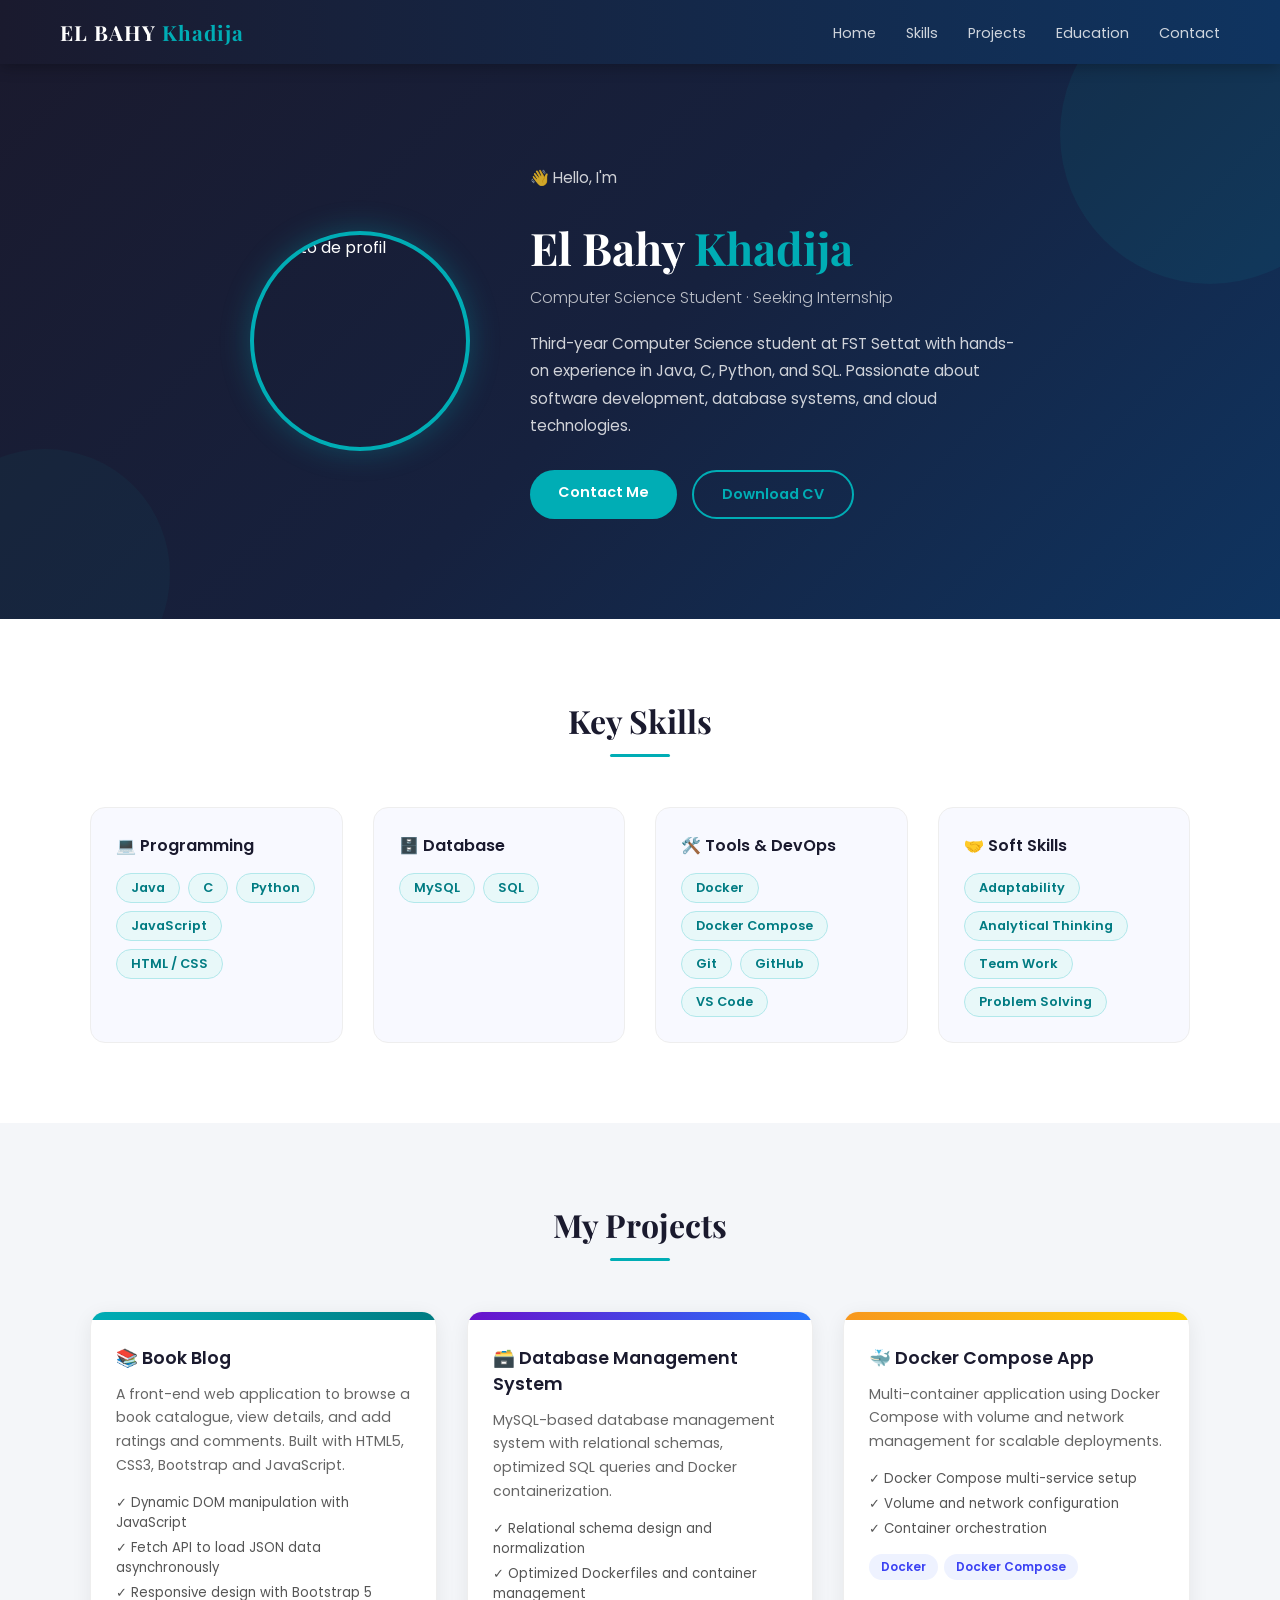
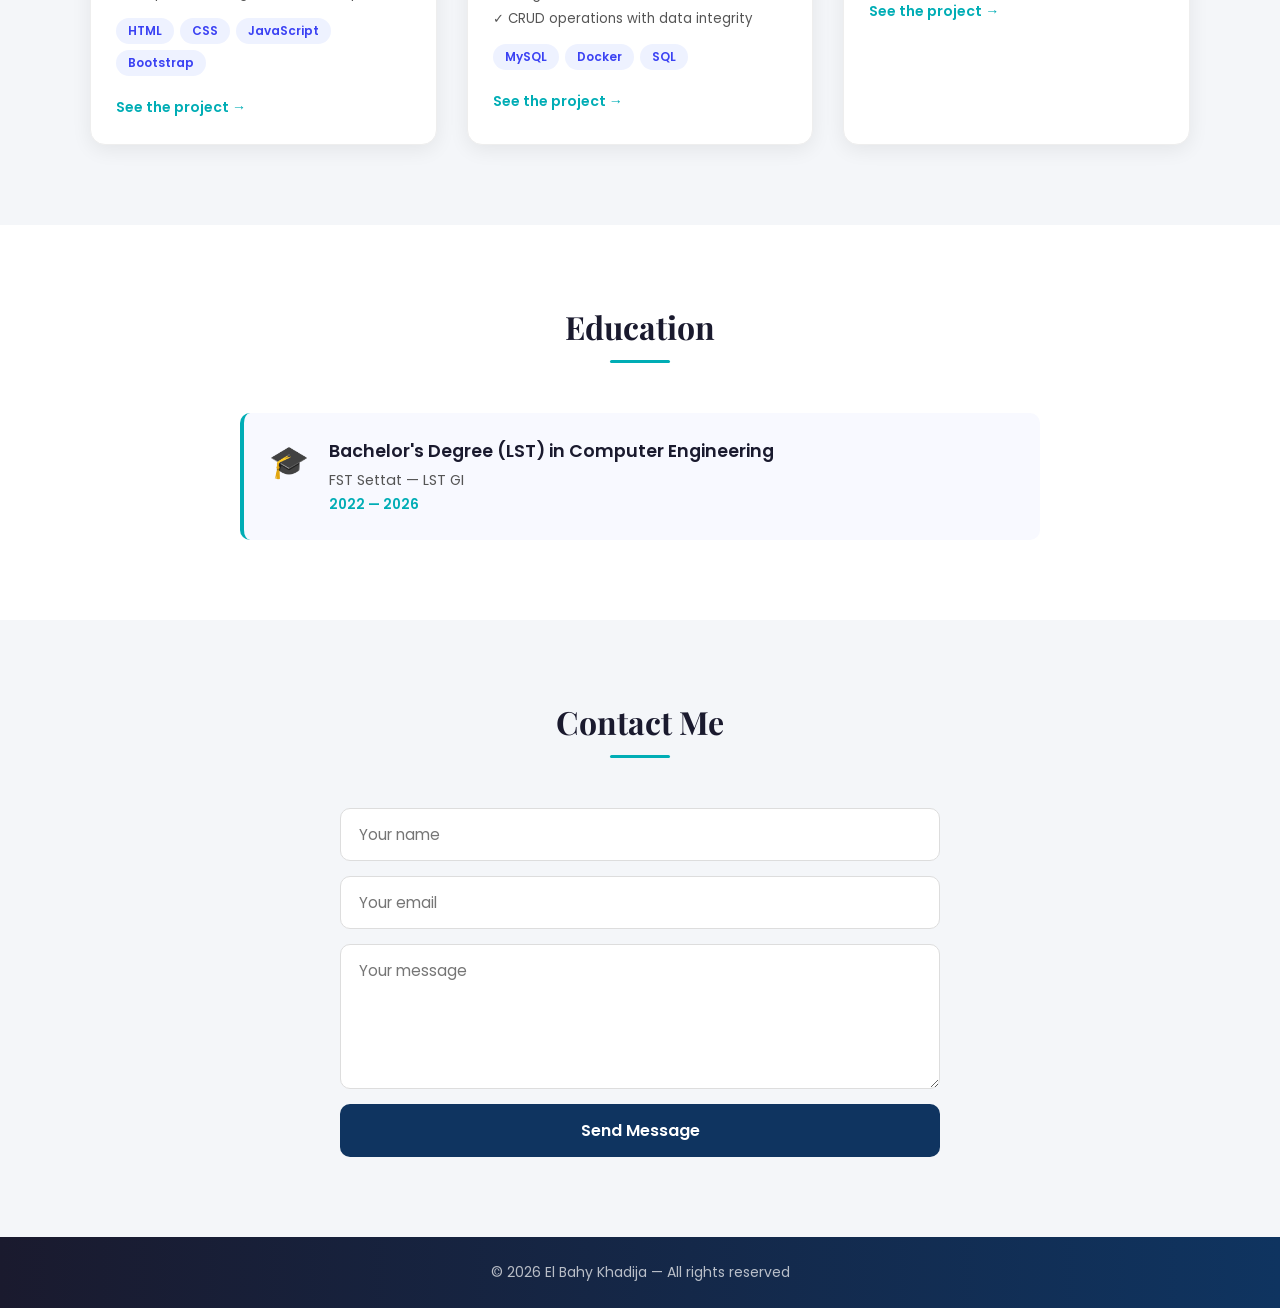
==== commit 3b215387: "Update CV download link in index.html" ====
--- a/index.html
+++ b/index.html
@@ -38,7 +38,7 @@
                 </p>
                 <div class="hero-buttons">
                     <a href="#contact" class="btn">Contact Me</a>
-                    <a href="assets/cv.pdf" target="_blank" class="btn btn-outline">Download CV</a>
+                    <a href="assets/ELBahy_khadija_CV_1.pdf" target="_blank" class="btn btn-outline">Download CV</a>
                 </div>
             </div>
         </div>
--- a/css/style.css
+++ b/css/style.css
@@ -1,679 +1,516 @@
+
+
+@import url('https://fonts.googleapis.com/css2?family=Playfair+Display:wght@700&family=Poppins:wght@300;400;600&display=swap');
+
+/* ---- Reset ---- */
 * {
-  margin: 0;
-  padding: 0;
-  box-sizing: border-box;
-}
-
-/* ROOT VARIABLES FOR CONSISTENCY */
-:root {
-  --primary-gradient: linear-gradient(135deg, #667eea 0%, #764ba2 100%);
-  --secondary-gradient: linear-gradient(135deg, #667eea 0%, #1e3c72 100%);
-  --accent-color: #00bcd4;
-  --text-dark: #2c3e50;
-  --text-light: #ecf0f1;
-  --bg-light: #f8f9fa;
-  --bg-white: #ffffff;
-  --border-radius: 12px;
-  --box-shadow: 0 10px 30px rgba(0, 0, 0, 0.1);
-  --transition: all 0.3s cubic-bezier(0.4, 0, 0.2, 1);
-}
-
-/* BODY */
+    margin: 0;
+    padding: 0;
+    box-sizing: border-box;
+}
+
 body {
-  background-color: #f5f7fa;
-  color: var(--text-dark);
-  font-family: 'Segoe UI', Tahoma, Geneva, Verdana, sans-serif;
-  line-height: 1.6;
-}
-
-/* ===== HEADER + NAVBAR ===== */
+    font-family: 'Poppins', sans-serif;
+    background-color: #f4f6f9;
+    color: #333;
+}
+
 header {
-  background: var(--primary-gradient);
-  padding: 15px 50px;
-  box-shadow: 0 4px 20px rgba(0, 0, 0, 0.1);
-  position: sticky;
-  top: 0;
-  z-index: 1000;
+    background: linear-gradient(to right, #1a1a2e, #0f3460);
+    padding: 18px 60px;
+    position: sticky;
+    top: 0;
+    z-index: 100;
+    box-shadow: 0 2px 15px rgba(0,0,0,0.3);
 }
 
 nav {
-  display: flex;
-  justify-content: space-between;
-  align-items: center;
-  max-width: 1200px;
-  margin: 0 auto;
-}
-
-/* LOGO */
+    display: flex;
+    justify-content: space-between;
+    align-items: center;
+    max-width: 1200px;
+    margin: 0 auto;
+}
+
 .logo {
-  color: var(--text-light);
-  font-size: 24px;
-  font-weight: 700;
-  letter-spacing: 1px;
-}
-
-/* NAV LINKS */
+    color: white;
+    font-family: 'Playfair Display', serif;
+    font-size: 1.3rem;
+    font-weight: 700;
+    letter-spacing: 1px;
+}
+
+.logo span {
+    color: #00adb5;
+}
+
 .nav-links {
-  list-style: none;
-  display: flex;
-  gap: 35px;
+    list-style: none;
+    display: flex;
+    gap: 30px;
 }
 
 .nav-links a {
-  text-decoration: none;
-  color: var(--text-light);
-  font-size: 16px;
-  font-weight: 500;
-  transition: var(--transition);
-  position: relative;
-}
-
-.nav-links a::after {
-  content: '';
-  position: absolute;
-  bottom: -5px;
-  left: 0;
-  width: 0;
-  height: 2px;
-  background: var(--accent-color);
-  transition: var(--transition);
-}
-
-.nav-links a:hover::after {
-  width: 100%;
+    text-decoration: none;
+    color: rgba(255,255,255,0.8);
+    font-size: 0.9rem;
+    font-weight: 400;
+    transition: color 0.3s;
 }
 
 .nav-links a:hover {
-  color: var(--accent-color);
-}
-
-/* ===== PRESENTATION SECTION ===== */
+    color: #00adb5;
+}
+
+
 .presentation-section {
-  background: var(--secondary-gradient);
-  padding: 120px 50px;
-  color: var(--text-light);
-  display: flex;
-  align-items: center;
-  justify-content: center;
-  min-height: 500px;
-  position: relative;
-  overflow: hidden;
-}
-
+    background: linear-gradient(135deg, #1a1a2e, #16213e, #0f3460);
+    padding: 100px 60px;
+    color: white;
+    display: flex;
+    align-items: center;
+    justify-content: center;
+    position: relative;
+    overflow: hidden;
+}
+
+/* Cercles décoratifs */
 .presentation-section::before {
-  content: '';
-  position: absolute;
-  top: -50%;
-  right: -10%;
-  width: 500px;
-  height: 500px;
-  background: rgba(255, 255, 255, 0.05);
-  border-radius: 50%;
-}
-
-.presentation-content {
-  display: flex;
-  align-items: center;
-  gap: 60px;
-  max-width: 1200px;
-  position: relative;
-  z-index: 1;
-  flex-wrap: wrap;
-}
-
-/* PROFILE IMAGE */
+    content: '';
+    position: absolute;
+    top: -80px;
+    right: -80px;
+    width: 300px;
+    height: 300px;
+    border-radius: 50%;
+    background: rgba(0, 173, 181, 0.08);
+}
+
+.presentation-section::after {
+    content: '';
+    position: absolute;
+    bottom: -80px;
+    left: -80px;
+    width: 250px;
+    height: 250px;
+    border-radius: 50%;
+    background: rgba(0, 173, 181, 0.05);
+}
+
+.hero-content {
+    display: flex;
+    align-items: center;
+    gap: 60px;
+    max-width: 1100px;
+    position: relative;
+    z-index: 1;
+}
+
 .profile-img {
-  width: 250px;
-  height: 250px;
-  border-radius: 50%;
-  box-shadow: 0 20px 60px rgba(0, 0, 0, 0.3);
-  border: 5px solid var(--accent-color);
-  object-fit: cover;
-  animation: float 3s ease-in-out infinite;
-}
-
-@keyframes float {
-  0%, 100% {
-    transform: translateY(0px);
-  }
-  50% {
-    transform: translateY(-20px);
-  }
-}
-
-/* PRESENTATION TEXT */
-.presentation-text {
-  flex: 1;
-  min-width: 300px;
-}
-
-.presentation-text h1 {
-  font-size: 48px;
-  font-weight: 700;
-  margin-bottom: 10px;
-  line-height: 1.2;
-}
-
-.presentation-text h2 {
-  font-size: 24px;
-  font-weight: 400;
-  color: var(--accent-color);
-  margin-bottom: 25px;
-}
-
-.presentation-text p {
-  font-size: 16px;
-  margin-bottom: 20px;
-  line-height: 1.8;
-  opacity: 0.95;
-}
-
-/* CV LINK */
-.cv-link {
-  font-size: 60px;
-  margin-top: 20px;
-  display: inline-block;
-  animation: pulse 2s ease-in-out infinite;
-}
-
-@keyframes pulse {
-  0%, 100% {
-    opacity: 1;
-  }
-  50% {
-    opacity: 0.7;
-  }
-}
-
-/* ===== BUTTONS ===== */
+    width: 220px;
+    height: 220px;
+    border-radius: 50%;
+    object-fit: cover;
+    border: 4px solid #00adb5;
+    box-shadow: 0 0 30px rgba(0, 173, 181, 0.3);
+    flex-shrink: 0;
+}
+
+.hero-greeting {
+    font-size: 1rem;
+    color: #00adb5;
+    margin-bottom: 8px;
+}
+
+.hero-text h1 {
+    font-family: 'Playfair Display', serif;
+    font-size: 2.8rem;
+    font-weight: 700;
+    line-height: 1.2;
+    margin-bottom: 10px;
+}
+
+.hero-text h1 span {
+    color: #00adb5;
+}
+
+.hero-text h2 {
+    font-size: 1rem;
+    font-weight: 300;
+    color: rgba(255,255,255,0.7);
+    margin-bottom: 20px;
+}
+
+.hero-text p {
+    font-size: 0.95rem;
+    line-height: 1.8;
+    color: rgba(255,255,255,0.8);
+    max-width: 500px;
+    margin-bottom: 30px;
+}
+
+.hero-buttons {
+    display: flex;
+    gap: 15px;
+    flex-wrap: wrap;
+}
+
 .btn {
-  display: inline-block;
-  padding: 14px 35px;
-  background-color: var(--accent-color);
-  color: var(--text-dark);
-  text-decoration: none;
-  border-radius: var(--border-radius);
-  font-weight: 600;
-  transition: var(--transition);
-  border: 2px solid var(--accent-color);
-  cursor: pointer;
-  margin-top: 15px;
+    display: inline-block;
+    padding: 12px 28px;
+    background-color: #00adb5;
+    color: white;
+    text-decoration: none;
+    border-radius: 30px;
+    font-size: 0.9rem;
+    font-weight: 600;
+    transition: 0.3s;
 }
 
 .btn:hover {
-  background-color: transparent;
-  color: var(--accent-color);
-  transform: translateY(-2px);
-  box-shadow: 0 10px 25px rgba(0, 188, 212, 0.3);
-}
-
-/* ===== COMPETENCES SECTION ===== */
+    background-color: #007b82;
+    transform: translateY(-2px);
+}
+
+.btn-outline {
+    background-color: transparent;
+    border: 2px solid #00adb5;
+    color: #00adb5;
+}
+
+.btn-outline:hover {
+    background-color: #00adb5;
+    color: white;
+}
+
+/* ================================
+   SECTION TITLES
+   ================================ */
+.section-title {
+    text-align: center;
+    font-family: 'Playfair Display', serif;
+    font-size: 2rem;
+    color: #1a1a2e;
+    margin-bottom: 50px;
+    position: relative;
+}
+
+.section-title::after {
+    content: '';
+    display: block;
+    width: 60px;
+    height: 3px;
+    background-color: #00adb5;
+    margin: 12px auto 0;
+    border-radius: 5px;
+}
+
+/* ================================
+   SKILLS
+   ================================ */
 #competences {
-  padding: 100px 50px;
-  background-color: var(--bg-white);
-}
-
-#competences h2 {
-  text-align: center;
-  font-size: 36px;
-  font-weight: 700;
-  margin-bottom: 60px;
-  color: var(--text-dark);
-  position: relative;
-  padding-bottom: 20px;
-}
-
-#competences h2::after {
-  content: '';
-  position: absolute;
-  bottom: 0;
-  left: 50%;
-  transform: translateX(-50%);
-  width: 60px;
-  height: 4px;
-  background: var(--primary-gradient);
-  border-radius: 2px;
-}
-
-.competences-container {
-  max-width: 900px;
-  margin: 0 auto;
-  display: flex;
-  flex-direction: column;
-  gap: 35px;
-}
-
-.competence-item h3 {
-  margin-bottom: 12px;
-  font-size: 18px;
-  font-weight: 600;
-  color: var(--text-dark);
-}
-
-/* PROGRESS BAR */
-.progress-bar {
-  background-color: #e0e0e0;
-  border-radius: 10px;
-  overflow: hidden;
-  height: 10px;
-  position: relative;
-}
-
-.progress {
-  height: 100%;
-  background: var(--primary-gradient);
-  border-radius: 10px;
-  transition: width 1.5s cubic-bezier(0.4, 0, 0.2, 1);
-  position: relative;
-}
-
-.progress::after {
-  content: '';
-  position: absolute;
-  top: 0;
-  left: 0;
-  bottom: 0;
-  right: 0;
-  background: linear-gradient(90deg, transparent, rgba(255, 255, 255, 0.3), transparent);
-  animation: shimmer 2s infinite;
-}
-
-@keyframes shimmer {
-  0% {
-    transform: translateX(-100%);
-  }
-  100% {
-    transform: translateX(100%);
-  }
-}
-
-.pourcentage {
-  display: block;
-  margin-top: 8px;
-  font-size: 14px;
-  font-weight: 600;
-  color: var(--text-dark);
-  text-align: right;
-}
-
-/* ===== PROJECTS SECTION ===== */
+    padding: 80px 60px;
+    background-color: #ffffff;
+}
+
+.skills-grid {
+    display: grid;
+    grid-template-columns: repeat(auto-fit, minmax(250px, 1fr));
+    gap: 30px;
+    max-width: 1100px;
+    margin: 0 auto;
+}
+
+.skill-category {
+    background-color: #f8f9ff;
+    border-radius: 15px;
+    padding: 25px;
+    border: 1px solid #eee;
+    transition: transform 0.3s, box-shadow 0.3s;
+}
+
+.skill-category:hover {
+    transform: translateY(-5px);
+    box-shadow: 0 10px 25px rgba(0,0,0,0.08);
+}
+
+.skill-category h3 {
+    font-size: 1rem;
+    font-weight: 600;
+    color: #1a1a2e;
+    margin-bottom: 15px;
+}
+
+.tags {
+    display: flex;
+    flex-wrap: wrap;
+    gap: 8px;
+}
+
+.tags span {
+    background-color: #e8f8f9;
+    color: #007b82;
+    padding: 5px 14px;
+    border-radius: 20px;
+    font-size: 0.8rem;
+    font-weight: 600;
+    border: 1px solid #b2e8eb;
+}
+
+/* ================================
+   PROJECTS
+   ================================ */
 #projets {
-  padding: 100px 50px;
-  background-color: var(--bg-light);
-}
-
-.section-title {
-  text-align: center;
-  color: var(--text-dark);
-  margin-bottom: 60px;
-  font-size: 36px;
-  font-weight: 700;
-  position: relative;
-  padding-bottom: 20px;
-}
-
-.section-title::after {
-  content: '';
-  position: absolute;
-  bottom: 0;
-  left: 50%;
-  transform: translateX(-50%);
-  width: 60px;
-  height: 4px;
-  background: var(--primary-gradient);
-  border-radius: 2px;
+    padding: 80px 60px;
+    background-color: #f4f6f9;
 }
 
 .projects-container {
-  display: grid;
-  grid-template-columns: repeat(auto-fit, minmax(320px, 1fr));
-  gap: 35px;
-  max-width: 1200px;
-  margin: 0 auto;
-}
-
-/* CARD STYLING */
+    display: grid;
+    grid-template-columns: repeat(auto-fit, minmax(300px, 1fr));
+    gap: 30px;
+    max-width: 1100px;
+    margin: 0 auto;
+}
+
 .card {
-  background: var(--bg-white);
-  border-radius: var(--border-radius);
-  overflow: hidden;
-  box-shadow: var(--box-shadow);
-  border: 1px solid #e8e8e8;
-  transition: var(--transition);
-  display: flex;
-  flex-direction: column;
+    background: white;
+    border-radius: 15px;
+    overflow: hidden;
+    box-shadow: 0 5px 20px rgba(0,0,0,0.07);
+    border: 1px solid #eee;
+    transition: transform 0.3s, box-shadow 0.3s;
 }
 
 .card:hover {
-  transform: translateY(-12px);
-  box-shadow: 0 20px 40px rgba(0, 0, 0, 0.15);
-}
-
-.card-image {
-  height: 200px;
-  background: linear-gradient(135deg, #667eea 0%, #764ba2 100%);
-  position: relative;
-  overflow: hidden;
-  display: flex;
-  align-items: center;
-  justify-content: center;
-  color: rgba(255, 255, 255, 0.3);
-  font-size: 14px;
-}
-
-.card-image::before {
-  content: '📁';
-  font-size: 60px;
-  opacity: 0.2;
-}
+    transform: translateY(-8px);
+    box-shadow: 0 15px 35px rgba(0,0,0,0.12);
+}
+
+/* Bande colorée en haut de la carte */
+.card-color {
+    height: 8px;
+}
+
+.card-color-1 { background: linear-gradient(to right, #00adb5, #007b82); }
+.card-color-2 { background: linear-gradient(to right, #6a11cb, #2575fc); }
+.card-color-3 { background: linear-gradient(to right, #f7971e, #ffd200); }
 
 .card-content {
-  padding: 28px;
-  flex-grow: 1;
-  display: flex;
-  flex-direction: column;
+    padding: 25px;
 }
 
 .card-content h3 {
-  margin-top: 0;
-  margin-bottom: 15px;
-  font-size: 20px;
-  font-weight: 700;
-  color: var(--text-dark);
+    font-size: 1.1rem;
+    font-weight: 600;
+    color: #1a1a2e;
+    margin-bottom: 12px;
 }
 
 .projet-description {
-  font-size: 15px;
-  color: #666;
-  line-height: 1.6;
-  margin-bottom: 15px;
-  flex-grow: 1;
+    font-size: 0.88rem;
+    color: #666;
+    line-height: 1.7;
+    margin-bottom: 15px;
 }
 
 .projet-details {
-  list-style: none;
-  padding: 0;
-  font-size: 14px;
-  color: #555;
-  margin-bottom: 15px;
+    list-style: none;
+    padding: 0;
+    font-size: 0.83rem;
+    color: #555;
+    margin-bottom: 15px;
 }
 
 .projet-details li {
-  padding: 5px 0;
-  padding-left: 20px;
-  position: relative;
-}
-
-.projet-details li::before {
-  content: '✓';
-  position: absolute;
-  left: 0;
-  color: var(--accent-color);
-  font-weight: bold;
-}
-
-/* TAGS/BADGES */
+    margin-bottom: 5px;
+}
+
 .projet-tags {
-  display: flex;
-  flex-wrap: wrap;
-  gap: 8px;
-  margin-bottom: 15px;
+    display: flex;
+    flex-wrap: wrap;
+    gap: 6px;
+    margin-bottom: 18px;
 }
 
 .projet-tags span {
-  background: linear-gradient(135deg, rgba(102, 126, 234, 0.1), rgba(118, 75, 162, 0.1));
-  color: #667eea;
-  padding: 6px 14px;
-  border-radius: 20px;
-  font-size: 13px;
-  font-weight: 600;
-  border: 1px solid rgba(102, 126, 234, 0.2);
-}
-
-/* PROJECT LINK BUTTON */
+    background: #eef2ff;
+    color: #3b42f3;
+    padding: 4px 12px;
+    border-radius: 20px;
+    font-size: 0.75rem;
+    font-weight: 600;
+}
+
 .btn-projet {
-  display: inline-block;
-  text-decoration: none;
-  color: var(--accent-color);
-  font-weight: 700;
-  font-size: 15px;
-  transition: var(--transition);
-  padding: 8px 0;
-  border-bottom: 2px solid transparent;
+    text-decoration: none;
+    color: #00adb5;
+    font-weight: 600;
+    font-size: 0.88rem;
+    transition: color 0.3s;
 }
 
 .btn-projet:hover {
-  border-bottom-color: var(--accent-color);
-  transform: translateX(5px);
-}
-
-/* ===== FORMATION SECTION ===== */
+    color: #007b82;
+}
+
+/* ================================
+   EDUCATION
+   ================================ */
 #formation {
-  padding: 100px 50px;
-  background-color: var(--bg-white);
-}
-
-#formation h2 {
-  text-align: center;
-  font-size: 36px;
-  font-weight: 700;
-  margin-bottom: 60px;
-  color: var(--text-dark);
-  position: relative;
-  padding-bottom: 20px;
-}
-
-#formation h2::after {
-  content: '';
-  position: absolute;
-  bottom: 0;
-  left: 50%;
-  transform: translateX(-50%);
-  width: 60px;
-  height: 4px;
-  background: var(--primary-gradient);
-  border-radius: 2px;
+    padding: 80px 60px;
+    background-color: #ffffff;
 }
 
 .formation-list {
-  max-width: 800px;
-  margin: 0 auto;
+    max-width: 800px;
+    margin: 0 auto;
 }
 
 .formation-item {
-  background-color: var(--bg-light);
-  padding: 25px;
-  border-left: 5px solid var(--accent-color);
-  margin-bottom: 25px;
-  border-radius: var(--border-radius);
-  transition: var(--transition);
-  box-shadow: 0 4px 15px rgba(0, 0, 0, 0.05);
-}
-
-.formation-item:hover {
-  box-shadow: 0 8px 25px rgba(0, 0, 0, 0.1);
-  transform: translateX(5px);
-}
-
-.formation-item h3 {
-  margin-bottom: 8px;
-  font-size: 18px;
-  font-weight: 700;
-  color: var(--text-dark);
-}
-
-.formation-item .ecole {
-  color: #666;
-  font-size: 15px;
-  font-weight: 500;
-}
-
-.formation-item .annee {
-  color: #999;
-  font-size: 13px;
-  margin-top: 8px;
-}
-
-/* ===== CONTACT SECTION ===== */
-.contact {
-  background: var(--primary-gradient);
-  padding: 100px 50px;
-  color: var(--text-light);
+    display: flex;
+    align-items: flex-start;
+    gap: 20px;
+    background-color: #f8f9ff;
+    padding: 25px;
+    border-left: 4px solid #00adb5;
+    border-radius: 10px;
+}
+
+.formation-icon {
+    font-size: 2rem;
+}
+
+.formation-right h3 {
+    font-size: 1.1rem;
+    font-weight: 600;
+    color: #1a1a2e;
+    margin-bottom: 6px;
+}
+
+.ecole {
+    color: #555;
+    font-size: 0.9rem;
+}
+
+.annee {
+    color: #00adb5;
+    font-size: 0.85rem;
+    font-weight: 600;
+    margin-top: 4px;
+}
+
+/* ================================
+   CONTACT
+   ================================ */
+#contact {
+    padding: 80px 60px;
+    background-color: #f4f6f9;
 }
 
 .contact-wrapper {
-  max-width: 600px;
-  margin: 0 auto;
-}
-
-.contact h2 {
-  text-align: center;
-  font-size: 36px;
-  font-weight: 700;
-  margin-bottom: 50px;
-  color: var(--text-light);
-}
-
-/* CONTACT FORM */
+    max-width: 600px;
+    margin: 0 auto;
+}
+
 .contact-form {
-  display: flex;
-  flex-direction: column;
-  gap: 20px;
+    display: flex;
+    flex-direction: column;
+    gap: 15px;
 }
 
 .contact-form input,
 .contact-form textarea {
-  padding: 15px;
-  border: 2px solid rgba(255, 255, 255, 0.3);
-  border-radius: var(--border-radius);
-  font-size: 15px;
-  font-family: inherit;
-  background-color: rgba(255, 255, 255, 0.1);
-  color: var(--text-light);
-  transition: var(--transition);
-}
-
-.contact-form input::placeholder,
-.contact-form textarea::placeholder {
-  color: rgba(255, 255, 255, 0.7);
+    padding: 14px 18px;
+    border: 1px solid #ddd;
+    border-radius: 10px;
+    font-size: 0.95rem;
+    font-family: 'Poppins', sans-serif;
+    background-color: white;
+    transition: border-color 0.3s, box-shadow 0.3s;
 }
 
 .contact-form input:focus,
 .contact-form textarea:focus {
-  outline: none;
-  border-color: var(--accent-color);
-  background-color: rgba(255, 255, 255, 0.15);
-  box-shadow: 0 0 0 3px rgba(0, 188, 212, 0.2);
-}
-
-/* SUBMIT BUTTON */
+    outline: none;
+    border-color: #00adb5;
+    box-shadow: 0 0 0 3px rgba(0, 173, 181, 0.15);
+}
+
 .btn-send {
-  padding: 15px 35px;
-  background-color: var(--accent-color);
-  color: var(--text-dark);
-  border: 2px solid var(--accent-color);
-  border-radius: var(--border-radius);
-  font-size: 16px;
-  font-weight: 700;
-  cursor: pointer;
-  transition: var(--transition);
-  align-self: flex-start;
+    padding: 14px;
+    background-color: #0f3460;
+    color: white;
+    border: none;
+    border-radius: 10px;
+    font-size: 1rem;
+    font-weight: 600;
+    cursor: pointer;
+    font-family: 'Poppins', sans-serif;
+    transition: 0.3s;
 }
 
 .btn-send:hover {
-  background-color: transparent;
-  color: var(--accent-color);
-  transform: translateY(-2px);
-  box-shadow: 0 10px 25px rgba(0, 188, 212, 0.3);
-}
-
-/* ===== FOOTER ===== */
+    background-color: #00adb5;
+    transform: translateY(-2px);
+}
+
+/* ================================
+   FOOTER
+   ================================ */
 footer {
-  background-color: #1a1a1a;
-  color: var(--text-light);
-  text-align: center;
-  padding: 40px 20px;
-  margin-top: 40px;
-  font-size: 14px;
-}
-
-footer p {
-  margin: 0;
-}
-
-/* ===== RESPONSIVE DESIGN ===== */
+    background: linear-gradient(to right, #1a1a2e, #0f3460);
+    color: rgba(255,255,255,0.7);
+    text-align: center;
+    padding: 25px;
+    font-size: 0.875rem;
+}
+
+/* ================================
+   RESPONSIVE
+   ================================ */
 @media (max-width: 768px) {
-  header {
-    padding: 15px 20px;
-  }
-
-  nav {
-    flex-direction: column;
-    gap: 15px;
-  }
-
-  .nav-links {
-    gap: 15px;
-  }
-
-  .presentation-section {
-    padding: 60px 20px;
-  }
-
-  .presentation-content {
-    flex-direction: column;
-    gap: 30px;
-    text-align: center;
-  }
-
-  .profile-img {
-    width: 200px;
-    height: 200px;
-  }
-
-  .presentation-text h1 {
-    font-size: 36px;
-  }
-
-  .presentation-text h2 {
-    font-size: 20px;
-  }
-
-  #competences,
-  #projets,
-  #formation,
-  .contact {
-    padding: 60px 20px;
-  }
-
-  .projects-container {
-    grid-template-columns: 1fr;
-  }
-
-  .section-title,
-  #competences h2,
-  #formation h2 {
-    font-size: 28px;
-  }
-}
-
-@media (max-width: 480px) {
-  .nav-links {
-    flex-direction: column;
-    gap: 10px;
-  }
-
-  .presentation-text h1 {
-    font-size: 28px;
-  }
-
-  .cv-link {
-    font-size: 40px;
-  }
-
-  .contact-form input,
-  .contact-form textarea {
-    padding: 12px;
-    font-size: 14px;
-  }
-}
+
+    header {
+        padding: 15px 20px;
+    }
+
+    .nav-links {
+        gap: 15px;
+    }
+
+    .nav-links a {
+        font-size: 0.8rem;
+    }
+
+    .hero-content {
+        flex-direction: column;
+        text-align: center;
+        gap: 30px;
+        padding: 0;
+    }
+
+    .hero-text h1 {
+        font-size: 2rem;
+    }
+
+    .hero-buttons {
+        justify-content: center;
+    }
+
+    .presentation-section {
+        padding: 60px 20px;
+    }
+
+    #competences,
+    #projets,
+    #formation,
+    #contact {
+        padding: 60px 20px;
+    }
+
+    .profile-img {
+        width: 160px;
+        height: 160px;
+    }
+}
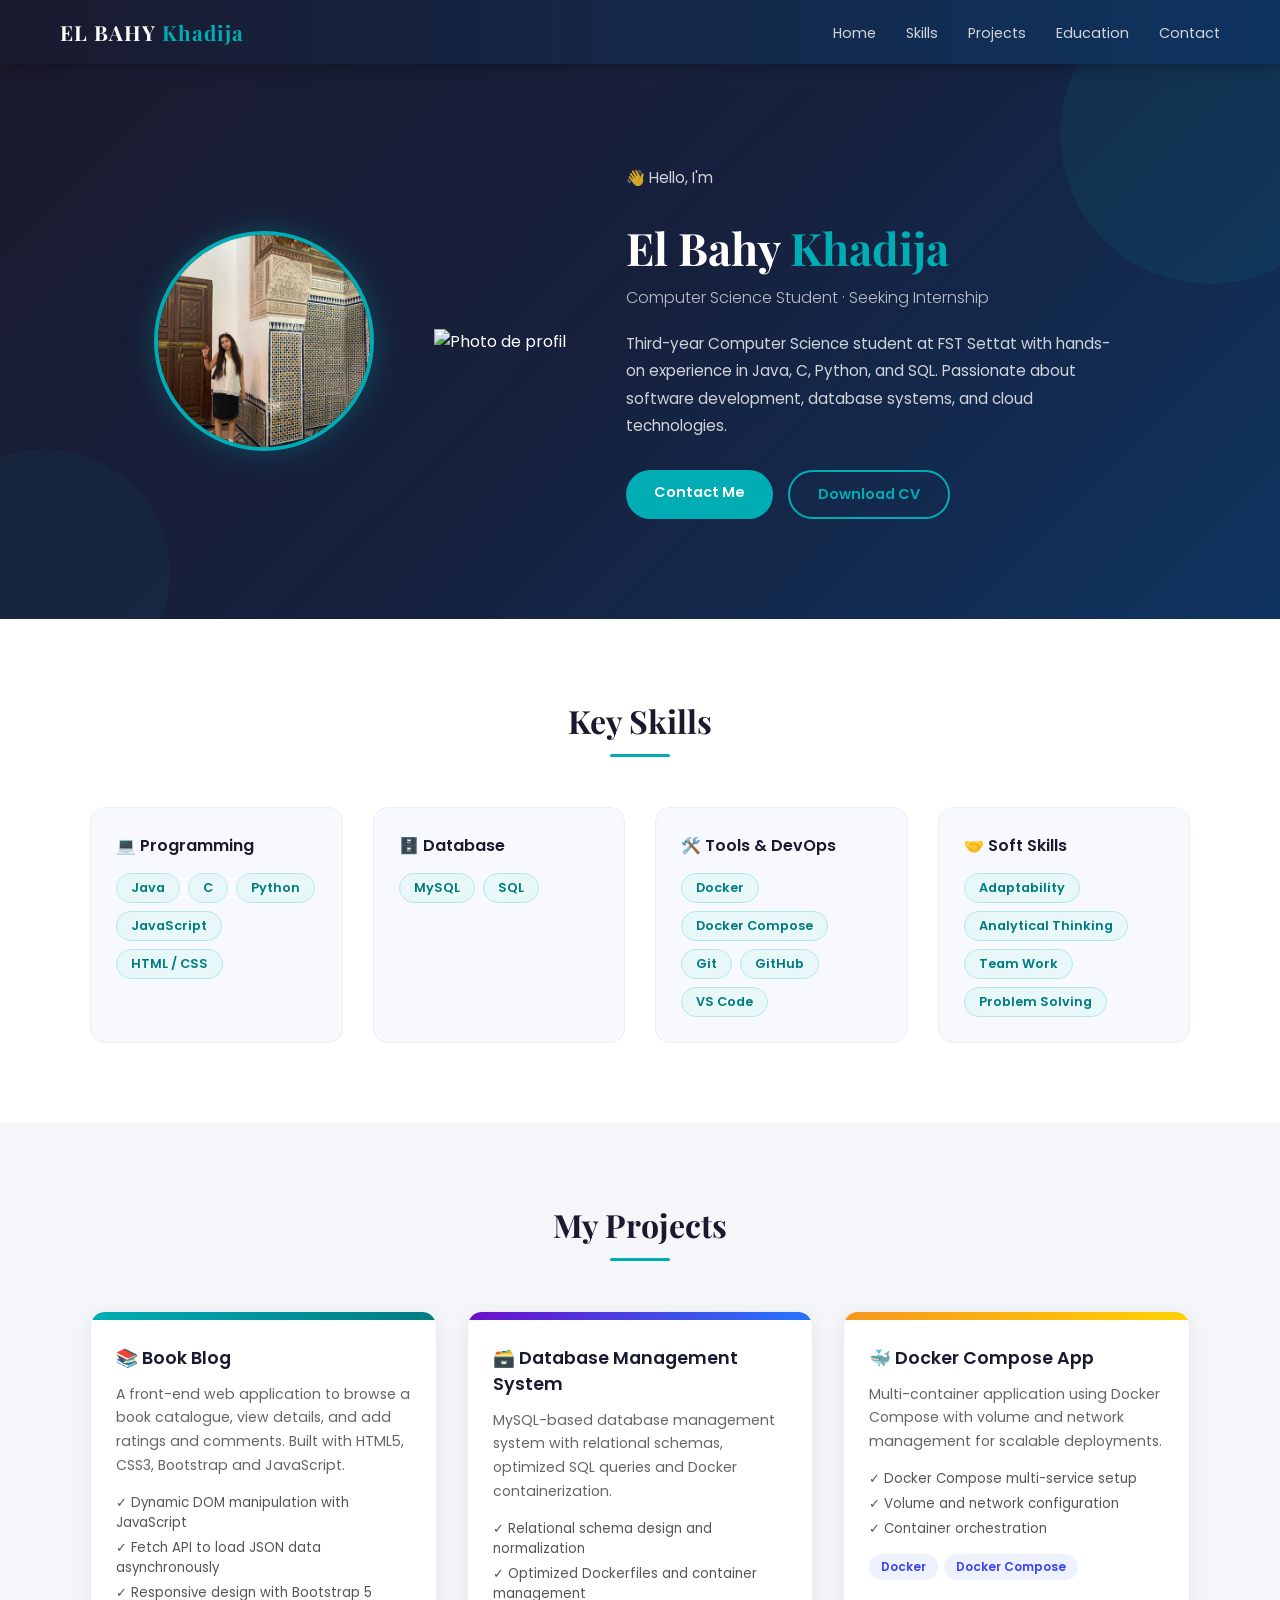
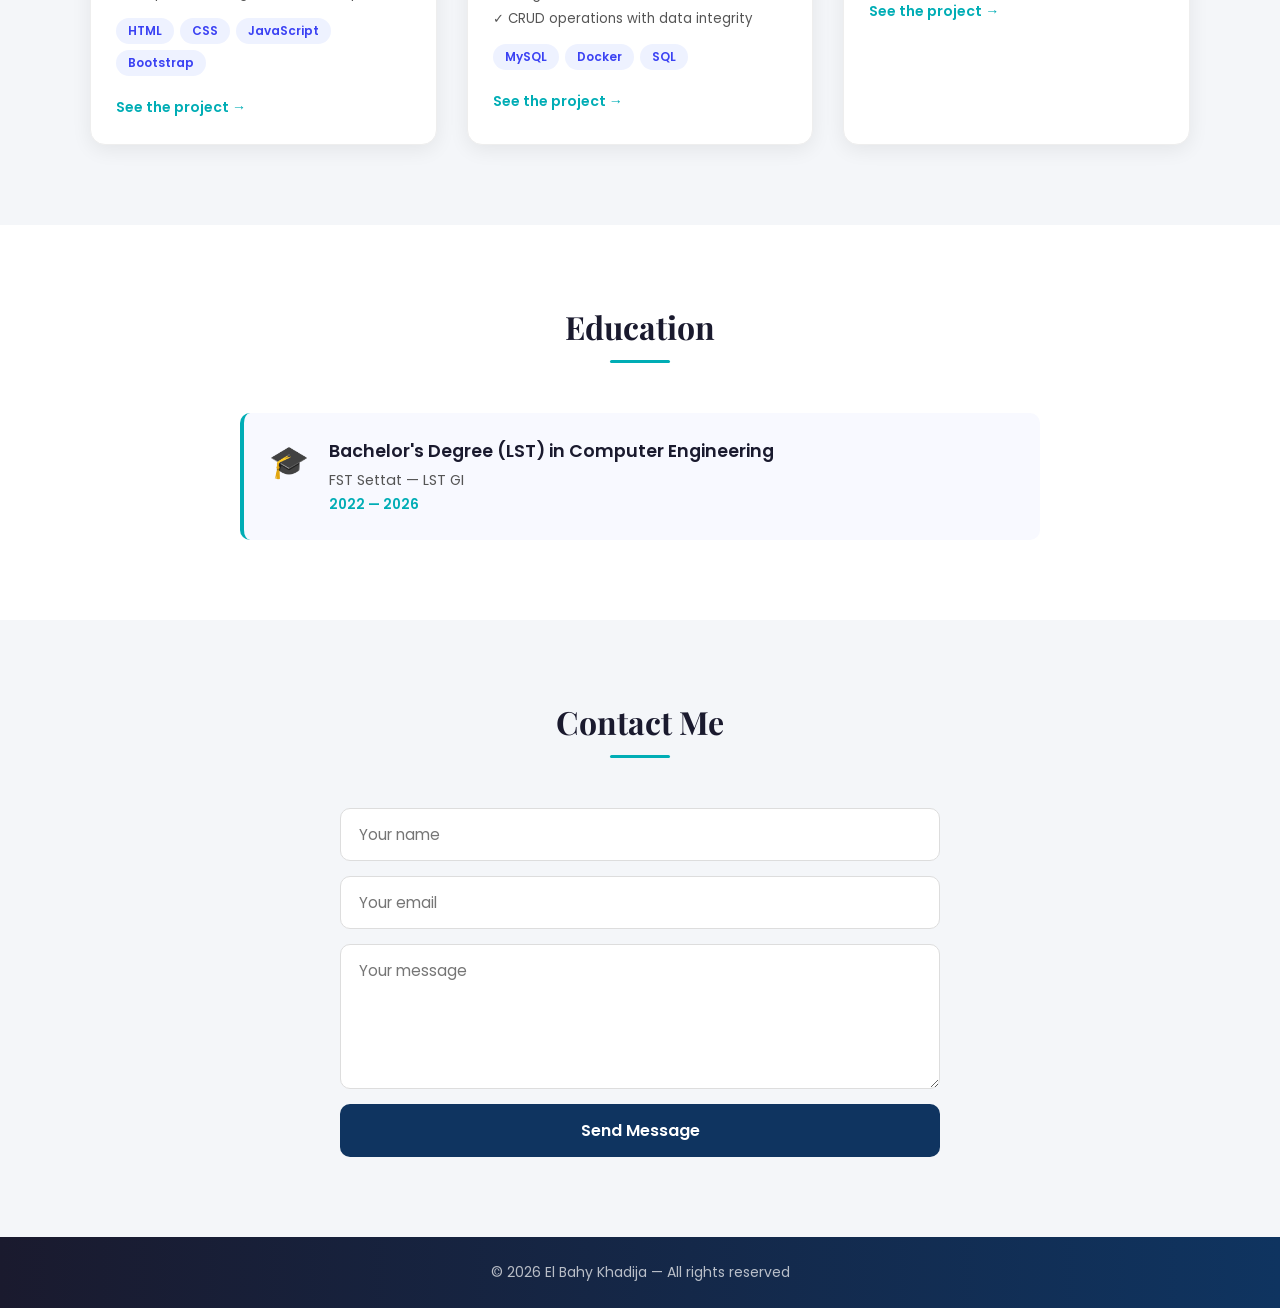
==== commit 01332ed0: "Update image source in index.html" ====
--- a/index.html
+++ b/index.html
@@ -26,7 +26,8 @@
     <!-- HERO -->
     <section id="presentation" class="presentation-section">
         <div class="hero-content">
-            <img src="image/PIC.jpg" alt="Photo de profil" class="profile-img">
+            <img src="IMAGES/mypic.jpeg" alt="Photo de profil" class="profile-img">
+            <img src="https://i.imgur.com/xxxxx.jpeg" alt="Photo de profil">
             <div class="hero-text">
                 <p class="hero-greeting">👋 Hello, I'm</p>
                 <h1>El Bahy <span>Khadija</span></h1>
@@ -38,7 +39,7 @@
                 </p>
                 <div class="hero-buttons">
                     <a href="#contact" class="btn">Contact Me</a>
-                    <a href="assets/ELBahy_khadija_CV_1.pdf" target="_blank" class="btn btn-outline">Download CV</a>
+                    <a href="assets/ElBahy_Khadija_CV_1.pdf" target="_blank" class="btn btn-outline">Download CV</a>
                 </div>
             </div>
         </div>
